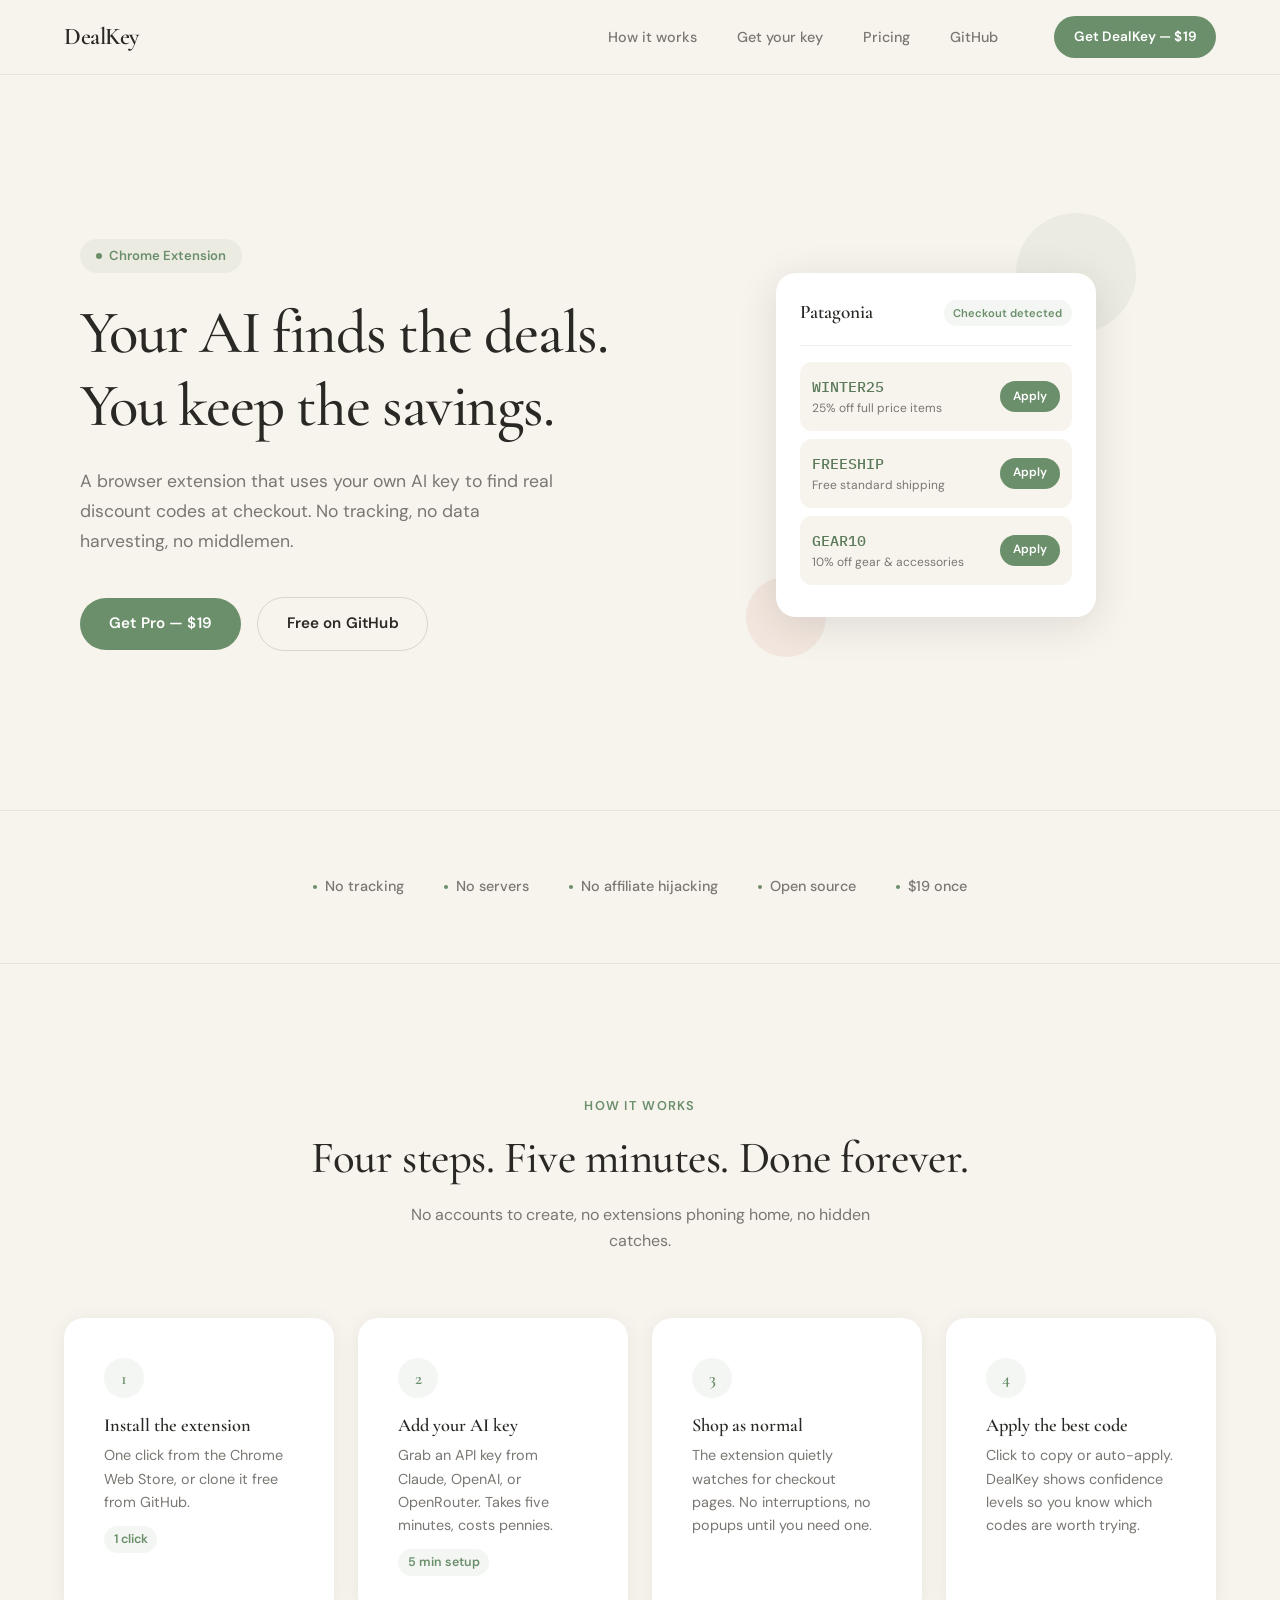
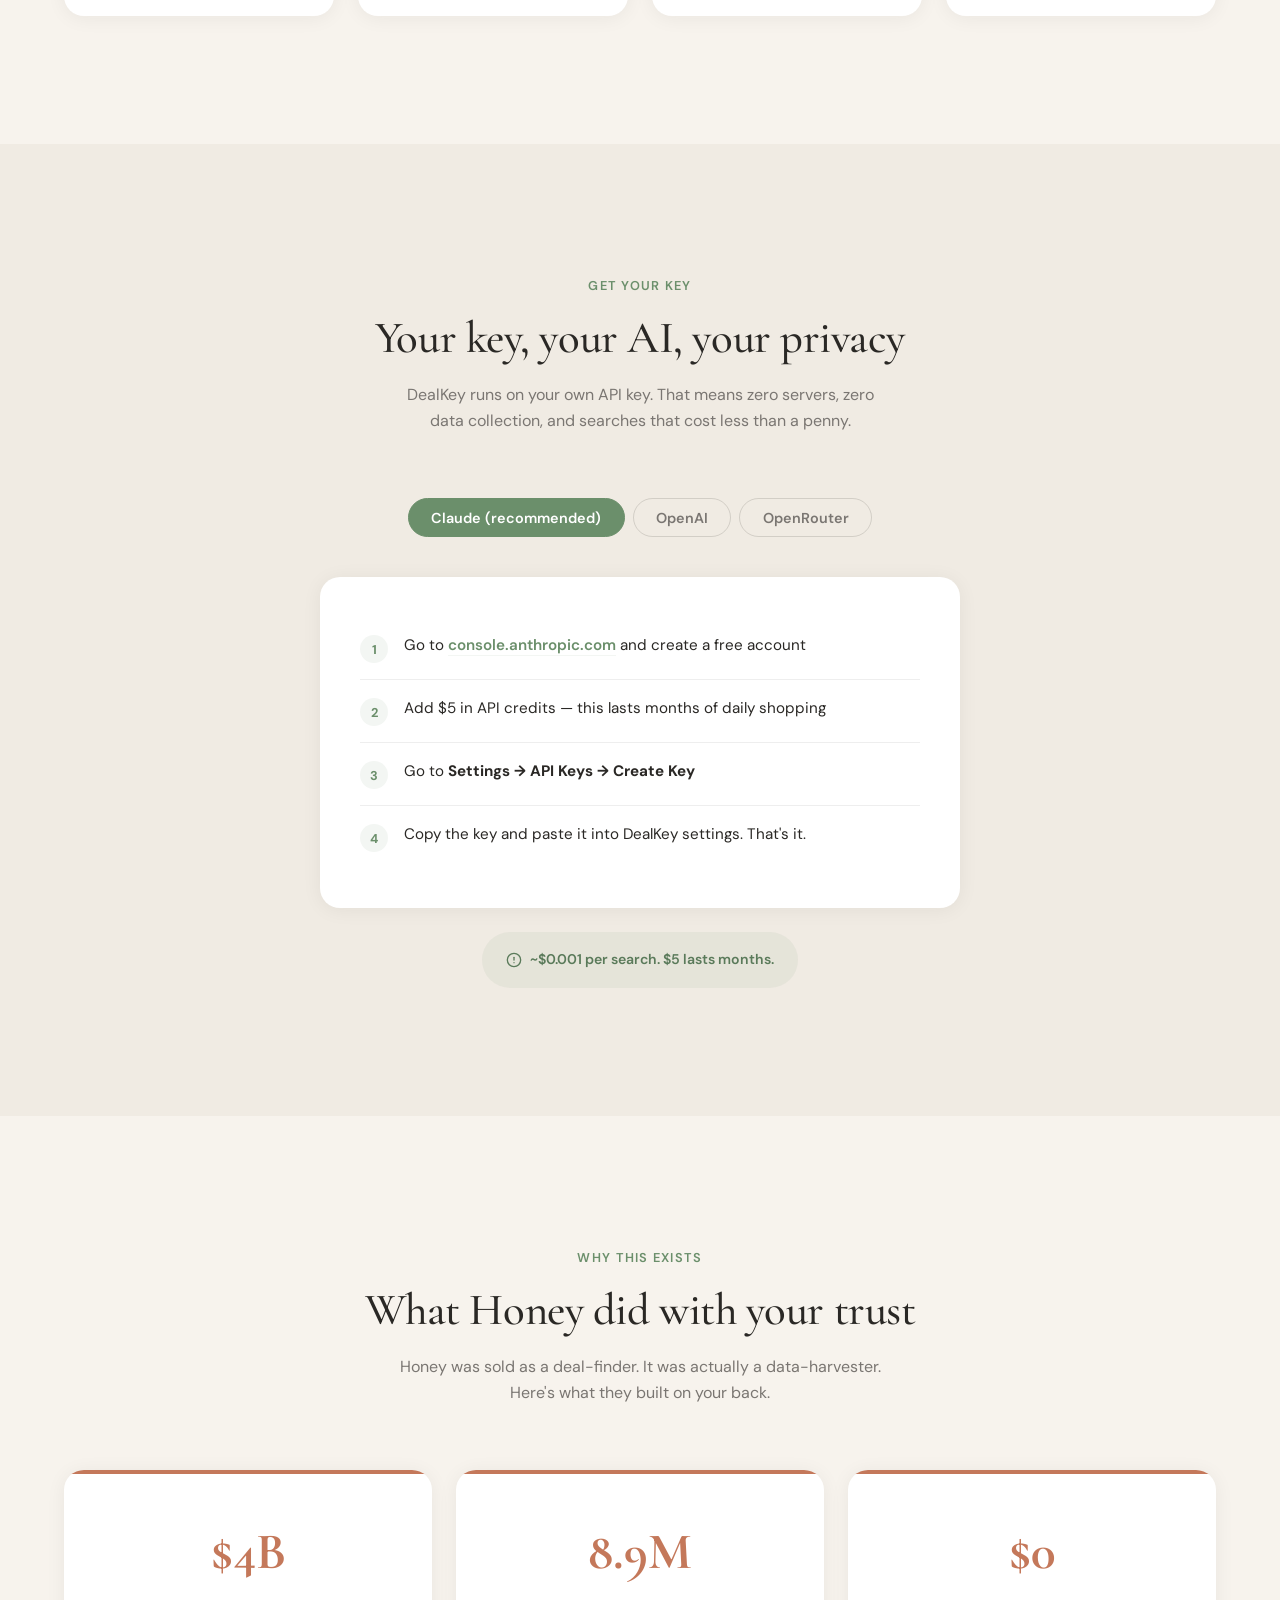
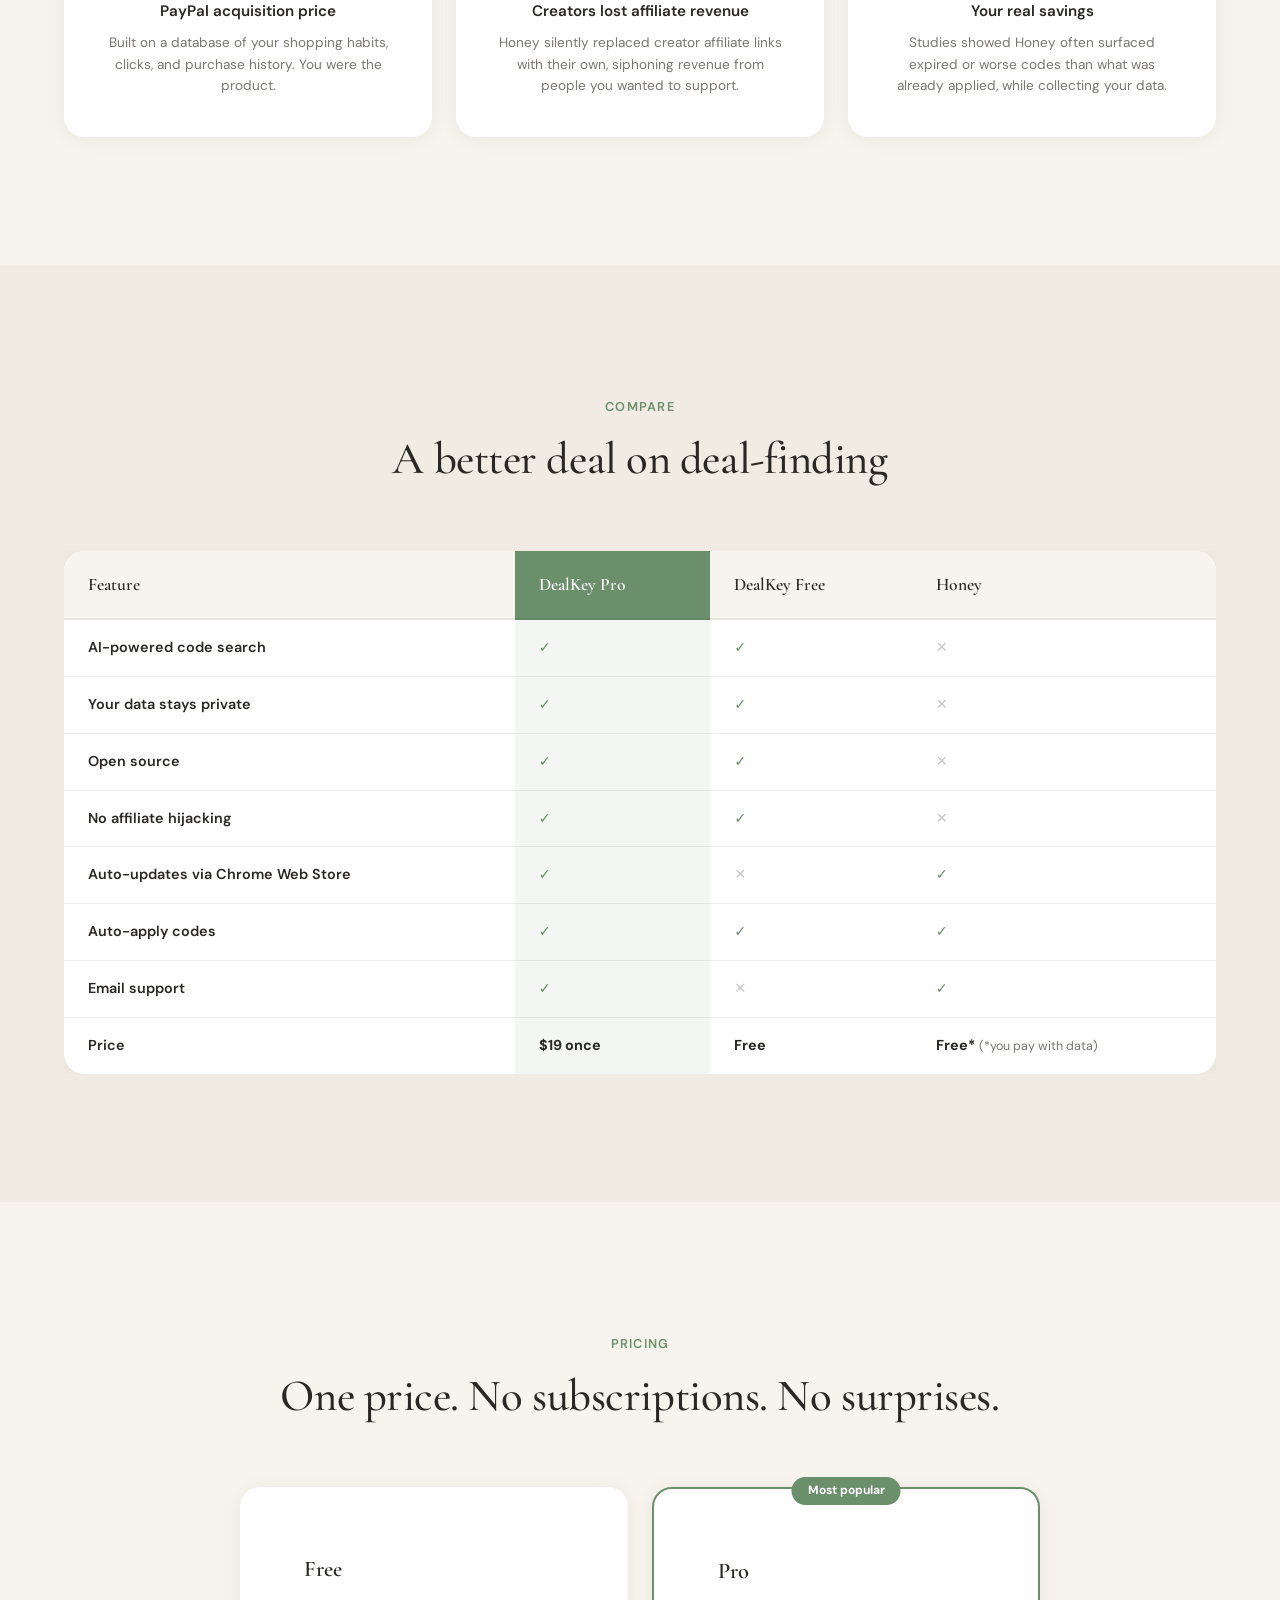
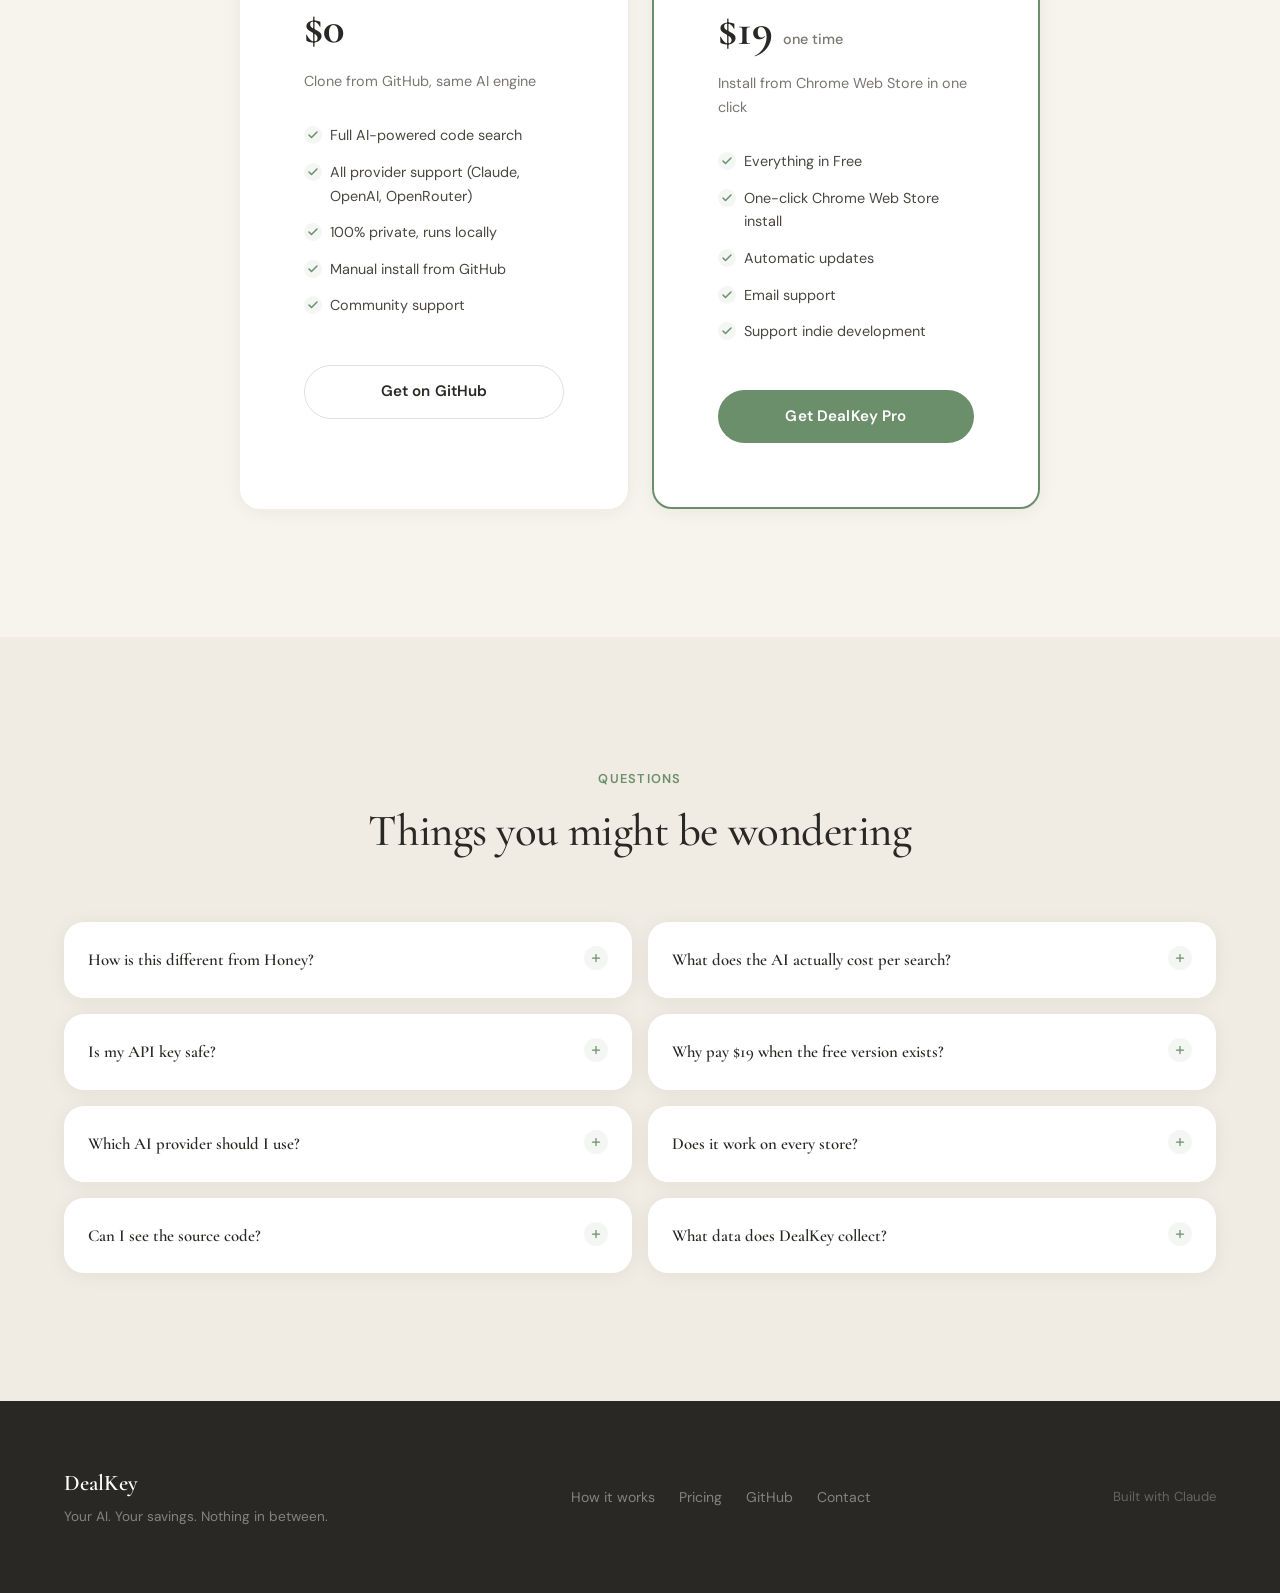
==== index.html @ 30f11e38 "Initial build: landing page, Chrome extension, and icons Full marketing landing page (index.html), M" ====
<!DOCTYPE html>
<html lang="en">
<head>
  <meta charset="UTF-8">
  <meta name="viewport" content="width=device-width, initial-scale=1.0">
  <title>DealKey — Your AI finds the deals. You keep the savings.</title>
  <meta name="description" content="DealKey is a Chrome extension that uses your own AI key to find discount codes. No tracking, no servers, no affiliate hijacking. $19 once, or free on GitHub.">
  <link rel="preconnect" href="https://fonts.googleapis.com">
  <link rel="preconnect" href="https://fonts.gstatic.com" crossorigin>
  <link href="https://fonts.googleapis.com/css2?family=Cormorant+Garamond:ital,wght@0,400;0,500;0,600;0,700;1,400;1,500&family=DM+Sans:ital,wght@0,400;0,500;0,600;0,700;1,400&family=IBM+Plex+Mono:wght@400;500&display=swap" rel="stylesheet">
  <style>
    /* ============================================
       CSS CUSTOM PROPERTIES
       ============================================ */
    :root {
      --color-bg: #F7F3ED;
      --color-bg-warm: #F0EBE3;
      --color-bg-card: #FFFFFF;
      --color-sage: #6B8F6B;
      --color-sage-light: #7FA37F;
      --color-sage-dark: #5A7A5A;
      --color-sage-bg: rgba(107, 143, 107, 0.08);
      --color-charcoal: #2A2825;
      --color-charcoal-light: #4A4742;
      --color-charcoal-muted: #7A7672;
      --color-terracotta: #C4785A;
      --color-terracotta-light: #D4906F;
      --color-terracotta-bg: rgba(196, 120, 90, 0.1);
      --color-border: rgba(42, 40, 37, 0.08);
      --color-border-strong: rgba(42, 40, 37, 0.15);

      --font-serif: 'Cormorant Garamond', Georgia, serif;
      --font-sans: 'DM Sans', system-ui, sans-serif;
      --font-mono: 'IBM Plex Mono', monospace;

      --radius-sm: 8px;
      --radius-md: 12px;
      --radius-lg: 20px;
      --radius-xl: 28px;
      --radius-pill: 100px;

      --shadow-soft: 0 2px 20px rgba(42, 40, 37, 0.06);
      --shadow-card: 0 4px 30px rgba(42, 40, 37, 0.08);
      --shadow-elevated: 0 8px 40px rgba(42, 40, 37, 0.12);

      --space-xs: 0.5rem;
      --space-sm: 1rem;
      --space-md: 1.5rem;
      --space-lg: 2.5rem;
      --space-xl: 4rem;
      --space-2xl: 6rem;
      --space-3xl: 8rem;

      --max-width: 1200px;
      --max-width-narrow: 800px;
    }

    /* ============================================
       RESET & BASE
       ============================================ */
    *, *::before, *::after { box-sizing: border-box; margin: 0; padding: 0; }

    html {
      scroll-behavior: smooth;
      -webkit-font-smoothing: antialiased;
      -moz-osx-font-smoothing: grayscale;
    }

    body {
      font-family: var(--font-sans);
      font-size: 16px;
      line-height: 1.65;
      color: var(--color-charcoal);
      background: var(--color-bg);
    }

    img { max-width: 100%; display: block; }
    a { color: inherit; text-decoration: none; }
    button { cursor: pointer; border: none; font-family: inherit; }

    /* ============================================
       TYPOGRAPHY
       ============================================ */
    h1, h2, h3, h4 {
      font-family: var(--font-serif);
      font-weight: 500;
      line-height: 1.2;
      color: var(--color-charcoal);
    }

    h1 { font-size: clamp(2.4rem, 5vw, 3.8rem); letter-spacing: -0.02em; }
    h2 { font-size: clamp(1.8rem, 3.5vw, 2.8rem); letter-spacing: -0.01em; }
    h3 { font-size: clamp(1.3rem, 2vw, 1.6rem); }
    h4 { font-size: 1.15rem; }

    .text-muted { color: var(--color-charcoal-muted); }
    .text-serif { font-family: var(--font-serif); }
    .text-mono { font-family: var(--font-mono); }

    /* ============================================
       LAYOUT
       ============================================ */
    .container {
      max-width: var(--max-width);
      margin: 0 auto;
      padding: 0 var(--space-md);
    }

    .container--narrow {
      max-width: var(--max-width-narrow);
    }

    section {
      padding: var(--space-3xl) 0;
    }

    /* ============================================
       BUTTONS
       ============================================ */
    .btn {
      display: inline-flex;
      align-items: center;
      gap: 0.5rem;
      padding: 0.85rem 1.8rem;
      border-radius: var(--radius-pill);
      font-family: var(--font-sans);
      font-size: 0.95rem;
      font-weight: 600;
      letter-spacing: 0.01em;
      transition: all 0.3s ease;
      white-space: nowrap;
    }

    .btn--primary {
      background: var(--color-sage);
      color: #fff;
    }
    .btn--primary:hover {
      background: var(--color-sage-dark);
      transform: translateY(-1px);
      box-shadow: var(--shadow-card);
    }

    .btn--secondary {
      background: transparent;
      color: var(--color-charcoal);
      border: 1.5px solid var(--color-border-strong);
    }
    .btn--secondary:hover {
      border-color: var(--color-sage);
      color: var(--color-sage);
      transform: translateY(-1px);
    }

    .btn--ghost {
      background: transparent;
      color: var(--color-sage);
      padding: 0.85rem 1rem;
    }
    .btn--ghost:hover {
      background: var(--color-sage-bg);
    }

    .btn--sm {
      padding: 0.6rem 1.2rem;
      font-size: 0.85rem;
    }

    /* ============================================
       NAV
       ============================================ */
    .nav {
      position: fixed;
      top: 0;
      left: 0;
      right: 0;
      z-index: 100;
      background: rgba(247, 243, 237, 0.9);
      backdrop-filter: blur(20px);
      -webkit-backdrop-filter: blur(20px);
      border-bottom: 1px solid var(--color-border);
      transition: all 0.3s ease;
    }

    .nav__inner {
      display: flex;
      align-items: center;
      justify-content: space-between;
      max-width: var(--max-width);
      margin: 0 auto;
      padding: 1rem var(--space-md);
    }

    .nav__logo {
      font-family: var(--font-serif);
      font-size: 1.5rem;
      font-weight: 600;
      color: var(--color-charcoal);
      letter-spacing: -0.02em;
    }

    .nav__links {
      display: flex;
      align-items: center;
      gap: var(--space-lg);
      list-style: none;
    }

    .nav__link {
      font-size: 0.9rem;
      font-weight: 500;
      color: var(--color-charcoal-muted);
      transition: color 0.2s ease;
    }
    .nav__link:hover { color: var(--color-charcoal); }

    .nav__cta {
      margin-left: var(--space-sm);
    }

    .nav__mobile-toggle {
      display: none;
      background: none;
      border: none;
      padding: 0.5rem;
    }

    .nav__mobile-toggle span {
      display: block;
      width: 22px;
      height: 2px;
      background: var(--color-charcoal);
      margin: 5px 0;
      border-radius: 2px;
      transition: all 0.3s ease;
    }

    /* ============================================
       HERO
       ============================================ */
    .hero {
      padding: calc(var(--space-3xl) + 80px) 0 var(--space-3xl);
      min-height: 90vh;
      display: flex;
      align-items: center;
    }

    .hero__grid {
      display: grid;
      grid-template-columns: 1fr 1fr;
      gap: var(--space-xl);
      align-items: center;
    }

    .hero__content { max-width: 560px; }

    .hero__badge {
      display: inline-flex;
      align-items: center;
      gap: 0.4rem;
      padding: 0.4rem 1rem;
      background: var(--color-sage-bg);
      color: var(--color-sage);
      border-radius: var(--radius-pill);
      font-size: 0.82rem;
      font-weight: 600;
      margin-bottom: var(--space-md);
    }

    .hero__badge::before {
      content: '';
      width: 6px;
      height: 6px;
      background: var(--color-sage);
      border-radius: 50%;
    }

    .hero__title {
      margin-bottom: var(--space-md);
    }

    .hero__subtitle {
      font-size: 1.1rem;
      line-height: 1.7;
      color: var(--color-charcoal-muted);
      margin-bottom: var(--space-lg);
      max-width: 480px;
    }

    .hero__buttons {
      display: flex;
      align-items: center;
      gap: var(--space-sm);
      flex-wrap: wrap;
    }

    .hero__visual {
      display: flex;
      justify-content: center;
      align-items: center;
      position: relative;
    }

    /* Floating extension popup mockup */
    .popup-mockup {
      width: 320px;
      background: var(--color-bg-card);
      border-radius: var(--radius-lg);
      box-shadow: var(--shadow-elevated);
      padding: var(--space-md);
      animation: float 6s ease-in-out infinite;
      position: relative;
    }

    .popup-mockup::before {
      content: '';
      position: absolute;
      top: -60px;
      right: -40px;
      width: 120px;
      height: 120px;
      background: var(--color-sage-bg);
      border-radius: 50%;
      z-index: -1;
    }

    .popup-mockup::after {
      content: '';
      position: absolute;
      bottom: -40px;
      left: -30px;
      width: 80px;
      height: 80px;
      background: var(--color-terracotta-bg);
      border-radius: 50%;
      z-index: -1;
    }

    .popup-mockup__header {
      display: flex;
      align-items: center;
      justify-content: space-between;
      margin-bottom: var(--space-sm);
      padding-bottom: var(--space-sm);
      border-bottom: 1px solid var(--color-border);
    }

    .popup-mockup__store {
      font-family: var(--font-serif);
      font-size: 1.2rem;
      font-weight: 600;
    }

    .popup-mockup__badge {
      font-size: 0.7rem;
      padding: 0.25rem 0.6rem;
      background: var(--color-sage-bg);
      color: var(--color-sage);
      border-radius: var(--radius-pill);
      font-weight: 600;
    }

    .popup-mockup__deal {
      display: flex;
      align-items: center;
      justify-content: space-between;
      padding: 0.75rem;
      background: var(--color-bg);
      border-radius: var(--radius-md);
      margin-bottom: 0.5rem;
    }

    .popup-mockup__code {
      font-family: var(--font-mono);
      font-size: 0.95rem;
      font-weight: 500;
      color: var(--color-sage-dark);
    }

    .popup-mockup__desc {
      font-size: 0.75rem;
      color: var(--color-charcoal-muted);
    }

    .popup-mockup__apply {
      font-size: 0.75rem;
      padding: 0.35rem 0.8rem;
      background: var(--color-sage);
      color: #fff;
      border-radius: var(--radius-pill);
      font-weight: 600;
    }

    @keyframes float {
      0%, 100% { transform: translateY(0px) rotate(0deg); }
      33% { transform: translateY(-12px) rotate(0.5deg); }
      66% { transform: translateY(-6px) rotate(-0.3deg); }
    }

    /* ============================================
       TRUST BAR
       ============================================ */
    .trust {
      padding: var(--space-xl) 0;
      border-top: 1px solid var(--color-border);
      border-bottom: 1px solid var(--color-border);
    }

    .trust__items {
      display: flex;
      justify-content: center;
      align-items: center;
      flex-wrap: wrap;
      gap: var(--space-sm) var(--space-lg);
    }

    .trust__item {
      font-size: 0.9rem;
      font-weight: 500;
      color: var(--color-charcoal-muted);
      display: flex;
      align-items: center;
      gap: 0.5rem;
    }

    .trust__dot {
      width: 4px;
      height: 4px;
      background: var(--color-sage);
      border-radius: 50%;
      flex-shrink: 0;
    }

    /* ============================================
       HOW IT WORKS
       ============================================ */
    .how-it-works { background: var(--color-bg); }

    .section-header {
      text-align: center;
      margin-bottom: var(--space-xl);
    }

    .section-header__label {
      display: inline-block;
      font-family: var(--font-sans);
      font-size: 0.8rem;
      font-weight: 600;
      text-transform: uppercase;
      letter-spacing: 0.1em;
      color: var(--color-sage);
      margin-bottom: var(--space-sm);
    }

    .section-header p {
      max-width: 500px;
      margin: var(--space-sm) auto 0;
      color: var(--color-charcoal-muted);
    }

    .steps-grid {
      display: grid;
      grid-template-columns: repeat(4, 1fr);
      gap: var(--space-md);
    }

    .step-card {
      background: var(--color-bg-card);
      border-radius: var(--radius-lg);
      padding: var(--space-lg);
      box-shadow: var(--shadow-soft);
      transition: all 0.3s ease;
      position: relative;
    }

    .step-card:hover {
      transform: translateY(-4px);
      box-shadow: var(--shadow-card);
    }

    .step-card__number {
      display: flex;
      align-items: center;
      justify-content: center;
      width: 40px;
      height: 40px;
      background: var(--color-sage-bg);
      color: var(--color-sage);
      border-radius: 50%;
      font-family: var(--font-serif);
      font-size: 1.1rem;
      font-weight: 600;
      margin-bottom: var(--space-sm);
    }

    .step-card__title {
      font-family: var(--font-serif);
      font-size: 1.15rem;
      font-weight: 600;
      margin-bottom: 0.5rem;
    }

    .step-card__desc {
      font-size: 0.9rem;
      color: var(--color-charcoal-muted);
      line-height: 1.6;
    }

    .step-card__time {
      display: inline-block;
      margin-top: 0.75rem;
      font-size: 0.78rem;
      font-weight: 600;
      color: var(--color-sage);
      background: var(--color-sage-bg);
      padding: 0.2rem 0.6rem;
      border-radius: var(--radius-pill);
    }

    /* ============================================
       API KEY SETUP
       ============================================ */
    .api-setup {
      background: var(--color-bg-warm);
    }

    .api-tabs {
      display: flex;
      gap: 0.5rem;
      justify-content: center;
      margin-bottom: var(--space-lg);
    }

    .api-tab {
      padding: 0.6rem 1.4rem;
      border-radius: var(--radius-pill);
      background: transparent;
      border: 1.5px solid var(--color-border-strong);
      font-size: 0.9rem;
      font-weight: 600;
      color: var(--color-charcoal-muted);
      transition: all 0.3s ease;
    }

    .api-tab.active {
      background: var(--color-sage);
      color: #fff;
      border-color: var(--color-sage);
    }

    .api-tab:hover:not(.active) {
      border-color: var(--color-sage);
      color: var(--color-sage);
    }

    .api-tab-content {
      display: none;
      max-width: 640px;
      margin: 0 auto;
    }

    .api-tab-content.active {
      display: block;
      animation: fadeIn 0.4s ease;
    }

    .api-steps {
      background: var(--color-bg-card);
      border-radius: var(--radius-lg);
      padding: var(--space-lg);
      box-shadow: var(--shadow-soft);
    }

    .api-step {
      display: flex;
      gap: var(--space-sm);
      padding: var(--space-sm) 0;
    }

    .api-step + .api-step {
      border-top: 1px solid var(--color-border);
    }

    .api-step__num {
      flex-shrink: 0;
      width: 28px;
      height: 28px;
      background: var(--color-sage-bg);
      color: var(--color-sage);
      border-radius: 50%;
      display: flex;
      align-items: center;
      justify-content: center;
      font-size: 0.8rem;
      font-weight: 700;
      margin-top: 2px;
    }

    .api-step__text {
      font-size: 0.95rem;
      line-height: 1.6;
    }

    .api-step__text a {
      color: var(--color-sage);
      font-weight: 600;
      border-bottom: 1px solid var(--color-sage-bg);
      transition: border-color 0.2s;
    }

    .api-step__text a:hover {
      border-color: var(--color-sage);
    }

    .api-cost {
      text-align: center;
      margin-top: var(--space-md);
      padding: var(--space-sm) var(--space-md);
      background: var(--color-sage-bg);
      border-radius: var(--radius-pill);
      display: inline-flex;
      align-items: center;
      gap: 0.5rem;
      font-size: 0.88rem;
      font-weight: 600;
      color: var(--color-sage-dark);
    }

    .api-cost-wrapper {
      text-align: center;
    }

    /* ============================================
       WHAT HONEY DID
       ============================================ */
    .honey-section { background: var(--color-bg); }

    .honey-grid {
      display: grid;
      grid-template-columns: repeat(3, 1fr);
      gap: var(--space-md);
    }

    .honey-card {
      background: var(--color-bg-card);
      border-radius: var(--radius-lg);
      padding: var(--space-lg);
      box-shadow: var(--shadow-soft);
      text-align: center;
      position: relative;
      overflow: hidden;
    }

    .honey-card::before {
      content: '';
      position: absolute;
      top: 0;
      left: 0;
      right: 0;
      height: 4px;
      background: var(--color-terracotta);
      border-radius: var(--radius-lg) var(--radius-lg) 0 0;
    }

    .honey-card__stat {
      font-family: var(--font-serif);
      font-size: clamp(2.4rem, 4vw, 3.2rem);
      font-weight: 700;
      color: var(--color-terracotta);
      margin-bottom: 0.25rem;
    }

    .honey-card__label {
      font-size: 0.95rem;
      font-weight: 600;
      color: var(--color-charcoal);
      margin-bottom: 0.5rem;
    }

    .honey-card__desc {
      font-size: 0.85rem;
      color: var(--color-charcoal-muted);
      line-height: 1.6;
    }

    /* ============================================
       COMPARISON TABLE
       ============================================ */
    .comparison { background: var(--color-bg-warm); }

    .comparison-table-wrapper {
      overflow-x: auto;
      -webkit-overflow-scrolling: touch;
    }

    .comparison-table {
      width: 100%;
      border-collapse: separate;
      border-spacing: 0;
      background: var(--color-bg-card);
      border-radius: var(--radius-lg);
      overflow: hidden;
      box-shadow: var(--shadow-soft);
      min-width: 600px;
    }

    .comparison-table thead th {
      padding: 1.2rem 1.5rem;
      text-align: left;
      font-family: var(--font-serif);
      font-size: 1.1rem;
      font-weight: 600;
      background: var(--color-bg);
      border-bottom: 2px solid var(--color-border);
    }

    .comparison-table thead th:first-child {
      border-radius: var(--radius-lg) 0 0 0;
    }

    .comparison-table thead th:last-child {
      border-radius: 0 var(--radius-lg) 0 0;
    }

    .comparison-table thead th.highlight {
      background: var(--color-sage);
      color: #fff;
    }

    .comparison-table td {
      padding: 1rem 1.5rem;
      border-bottom: 1px solid var(--color-border);
      font-size: 0.9rem;
    }

    .comparison-table td:first-child {
      font-weight: 600;
      color: var(--color-charcoal);
    }

    .comparison-table td.highlight {
      background: var(--color-sage-bg);
    }

    .comparison-table tr:last-child td {
      border-bottom: none;
    }

    .check { color: var(--color-sage); font-weight: 700; }
    .cross { color: var(--color-charcoal-muted); opacity: 0.4; }

    /* ============================================
       PRICING
       ============================================ */
    .pricing { background: var(--color-bg); }

    .pricing-grid {
      display: grid;
      grid-template-columns: repeat(2, 1fr);
      gap: var(--space-md);
      max-width: 800px;
      margin: 0 auto;
    }

    .pricing-card {
      background: var(--color-bg-card);
      border-radius: var(--radius-lg);
      padding: var(--space-xl);
      box-shadow: var(--shadow-soft);
      position: relative;
      transition: all 0.3s ease;
    }

    .pricing-card:hover {
      transform: translateY(-4px);
      box-shadow: var(--shadow-card);
    }

    .pricing-card--featured {
      border: 2px solid var(--color-sage);
    }

    .pricing-card--featured::before {
      content: 'Most popular';
      position: absolute;
      top: -12px;
      left: 50%;
      transform: translateX(-50%);
      background: var(--color-sage);
      color: #fff;
      font-size: 0.75rem;
      font-weight: 700;
      padding: 0.25rem 1rem;
      border-radius: var(--radius-pill);
      white-space: nowrap;
    }

    .pricing-card__name {
      font-family: var(--font-serif);
      font-size: 1.4rem;
      font-weight: 600;
      margin-bottom: 0.25rem;
    }

    .pricing-card__price {
      font-family: var(--font-serif);
      font-size: 2.8rem;
      font-weight: 700;
      color: var(--color-charcoal);
      margin-bottom: 0.25rem;
    }

    .pricing-card__price span {
      font-family: var(--font-sans);
      font-size: 0.9rem;
      font-weight: 500;
      color: var(--color-charcoal-muted);
    }

    .pricing-card__desc {
      font-size: 0.9rem;
      color: var(--color-charcoal-muted);
      margin-bottom: var(--space-md);
    }

    .pricing-card__features {
      list-style: none;
      margin-bottom: var(--space-lg);
    }

    .pricing-card__features li {
      padding: 0.4rem 0;
      font-size: 0.9rem;
      color: var(--color-charcoal-light);
      display: flex;
      align-items: flex-start;
      gap: 0.5rem;
    }

    .pricing-card__features li::before {
      content: '';
      width: 18px;
      height: 18px;
      flex-shrink: 0;
      background: var(--color-sage-bg);
      border-radius: 50%;
      margin-top: 2px;
      background-image: url("data:image/svg+xml,%3Csvg xmlns='http://www.w3.org/2000/svg' viewBox='0 0 24 24' fill='none' stroke='%236B8F6B' stroke-width='3' stroke-linecap='round' stroke-linejoin='round'%3E%3Cpolyline points='20 6 9 17 4 12'/%3E%3C/svg%3E");
      background-size: 12px;
      background-position: center;
      background-repeat: no-repeat;
    }

    /* ============================================
       FAQ
       ============================================ */
    .faq { background: var(--color-bg-warm); }

    .faq-grid {
      display: grid;
      grid-template-columns: repeat(2, 1fr);
      gap: var(--space-sm);
    }

    .faq-card {
      background: var(--color-bg-card);
      border-radius: var(--radius-lg);
      padding: var(--space-md);
      box-shadow: var(--shadow-soft);
      cursor: pointer;
      transition: all 0.3s ease;
    }

    .faq-card:hover {
      box-shadow: var(--shadow-card);
    }

    .faq-card__question {
      font-family: var(--font-serif);
      font-size: 1.05rem;
      font-weight: 600;
      display: flex;
      justify-content: space-between;
      align-items: flex-start;
      gap: var(--space-sm);
    }

    .faq-card__toggle {
      flex-shrink: 0;
      width: 24px;
      height: 24px;
      border-radius: 50%;
      background: var(--color-sage-bg);
      display: flex;
      align-items: center;
      justify-content: center;
      transition: transform 0.3s ease;
    }

    .faq-card__toggle svg {
      width: 12px;
      height: 12px;
      stroke: var(--color-sage);
      transition: transform 0.3s ease;
    }

    .faq-card.open .faq-card__toggle svg {
      transform: rotate(45deg);
    }

    .faq-card__answer {
      max-height: 0;
      overflow: hidden;
      transition: max-height 0.4s ease, margin 0.3s ease;
    }

    .faq-card.open .faq-card__answer {
      max-height: 300px;
      margin-top: var(--space-sm);
    }

    .faq-card__answer p {
      font-size: 0.9rem;
      color: var(--color-charcoal-muted);
      line-height: 1.7;
    }

    /* ============================================
       FOOTER
       ============================================ */
    .footer {
      background: var(--color-charcoal);
      color: rgba(255, 255, 255, 0.7);
      padding: var(--space-xl) 0;
    }

    .footer__inner {
      display: flex;
      justify-content: space-between;
      align-items: center;
      flex-wrap: wrap;
      gap: var(--space-md);
    }

    .footer__brand {
      display: flex;
      flex-direction: column;
      gap: 0.25rem;
    }

    .footer__logo {
      font-family: var(--font-serif);
      font-size: 1.4rem;
      font-weight: 600;
      color: #fff;
    }

    .footer__tagline {
      font-size: 0.85rem;
      opacity: 0.6;
    }

    .footer__links {
      display: flex;
      gap: var(--space-md);
      list-style: none;
    }

    .footer__link {
      font-size: 0.88rem;
      opacity: 0.6;
      transition: opacity 0.2s;
    }
    .footer__link:hover { opacity: 1; }

    .footer__built {
      font-size: 0.82rem;
      opacity: 0.4;
    }

    /* ============================================
       ANIMATIONS
       ============================================ */
    @keyframes fadeIn {
      from { opacity: 0; transform: translateY(12px); }
      to { opacity: 1; transform: translateY(0); }
    }

    .fade-in {
      opacity: 0;
      transform: translateY(20px);
      transition: opacity 0.6s ease, transform 0.6s ease;
    }

    .fade-in.visible {
      opacity: 1;
      transform: translateY(0);
    }

    /* ============================================
       RESPONSIVE
       ============================================ */
    @media (max-width: 1024px) {
      .hero__grid { grid-template-columns: 1fr; gap: var(--space-xl); }
      .hero__visual { order: -1; }
      .hero__content { max-width: 100%; text-align: center; }
      .hero__subtitle { margin-left: auto; margin-right: auto; }
      .hero__buttons { justify-content: center; }
      .steps-grid { grid-template-columns: repeat(2, 1fr); }
    }

    @media (max-width: 768px) {
      section { padding: var(--space-2xl) 0; }
      .nav__links { display: none; }
      .nav__mobile-toggle { display: block; }
      .nav.mobile-open .nav__links {
        display: flex;
        flex-direction: column;
        position: absolute;
        top: 100%;
        left: 0;
        right: 0;
        background: var(--color-bg);
        padding: var(--space-md);
        border-bottom: 1px solid var(--color-border);
        box-shadow: var(--shadow-card);
      }
      .nav.mobile-open .nav__links .nav__cta {
        margin-left: 0;
        margin-top: var(--space-sm);
      }
      .honey-grid { grid-template-columns: 1fr; }
      .pricing-grid { grid-template-columns: 1fr; max-width: 400px; }
      .faq-grid { grid-template-columns: 1fr; }
      .steps-grid { grid-template-columns: 1fr; }
      .footer__inner { flex-direction: column; text-align: center; }
      .footer__links { justify-content: center; }
    }

    @media (max-width: 480px) {
      .hero { min-height: auto; padding-top: calc(var(--space-2xl) + 80px); }
      .popup-mockup { width: 280px; }
      .hero__buttons { flex-direction: column; width: 100%; }
      .hero__buttons .btn { width: 100%; justify-content: center; }
      .api-tabs { flex-wrap: wrap; }
    }
  </style>
</head>
<body>

  <!-- ========== NAV ========== -->
  <nav class="nav" id="nav">
    <div class="nav__inner">
      <a href="#" class="nav__logo">DealKey</a>
      <ul class="nav__links" id="navLinks">
        <li><a href="#how-it-works" class="nav__link">How it works</a></li>
        <li><a href="#api-setup" class="nav__link">Get your key</a></li>
        <li><a href="#pricing" class="nav__link">Pricing</a></li>
        <li><a href="https://github.com/dealkey/dealkey" class="nav__link" target="_blank" rel="noopener">GitHub</a></li>
        <li class="nav__cta"><a href="#pricing" class="btn btn--primary btn--sm">Get DealKey — $19</a></li>
      </ul>
      <button class="nav__mobile-toggle" id="mobileToggle" aria-label="Toggle menu">
        <span></span><span></span><span></span>
      </button>
    </div>
  </nav>

  <!-- ========== HERO ========== -->
  <section class="hero" id="hero">
    <div class="container">
      <div class="hero__grid">
        <div class="hero__content fade-in">
          <div class="hero__badge">Chrome Extension</div>
          <h1 class="hero__title">Your AI finds the deals.<br>You keep the savings.</h1>
          <p class="hero__subtitle">
            A browser extension that uses your own AI key to find real discount codes at checkout. No tracking, no data harvesting, no middlemen.
          </p>
          <div class="hero__buttons">
            <a href="#pricing" class="btn btn--primary">Get Pro — $19</a>
            <a href="https://github.com/dealkey/dealkey" class="btn btn--secondary" target="_blank" rel="noopener">Free on GitHub</a>
          </div>
        </div>
        <div class="hero__visual fade-in">
          <div class="popup-mockup">
            <div class="popup-mockup__header">
              <span class="popup-mockup__store">Patagonia</span>
              <span class="popup-mockup__badge">Checkout detected</span>
            </div>
            <div class="popup-mockup__deal">
              <div>
                <div class="popup-mockup__code">WINTER25</div>
                <div class="popup-mockup__desc">25% off full price items</div>
              </div>
              <span class="popup-mockup__apply">Apply</span>
            </div>
            <div class="popup-mockup__deal">
              <div>
                <div class="popup-mockup__code">FREESHIP</div>
                <div class="popup-mockup__desc">Free standard shipping</div>
              </div>
              <span class="popup-mockup__apply">Apply</span>
            </div>
            <div class="popup-mockup__deal">
              <div>
                <div class="popup-mockup__code">GEAR10</div>
                <div class="popup-mockup__desc">10% off gear &amp; accessories</div>
              </div>
              <span class="popup-mockup__apply">Apply</span>
            </div>
          </div>
        </div>
      </div>
    </div>
  </section>

  <!-- ========== TRUST BAR ========== -->
  <section class="trust">
    <div class="container">
      <div class="trust__items">
        <span class="trust__item"><span class="trust__dot"></span>No tracking</span>
        <span class="trust__item"><span class="trust__dot"></span>No servers</span>
        <span class="trust__item"><span class="trust__dot"></span>No affiliate hijacking</span>
        <span class="trust__item"><span class="trust__dot"></span>Open source</span>
        <span class="trust__item"><span class="trust__dot"></span>$19 once</span>
      </div>
    </div>
  </section>

  <!-- ========== HOW IT WORKS ========== -->
  <section class="how-it-works" id="how-it-works">
    <div class="container">
      <div class="section-header fade-in">
        <span class="section-header__label">How it works</span>
        <h2>Four steps. Five minutes. Done forever.</h2>
        <p>No accounts to create, no extensions phoning home, no hidden catches.</p>
      </div>
      <div class="steps-grid">
        <div class="step-card fade-in">
          <div class="step-card__number">1</div>
          <h4 class="step-card__title">Install the extension</h4>
          <p class="step-card__desc">One click from the Chrome Web Store, or clone it free from GitHub.</p>
          <span class="step-card__time">1 click</span>
        </div>
        <div class="step-card fade-in">
          <div class="step-card__number">2</div>
          <h4 class="step-card__title">Add your AI key</h4>
          <p class="step-card__desc">Grab an API key from Claude, OpenAI, or OpenRouter. Takes five minutes, costs pennies.</p>
          <span class="step-card__time">5 min setup</span>
        </div>
        <div class="step-card fade-in">
          <div class="step-card__number">3</div>
          <h4 class="step-card__title">Shop as normal</h4>
          <p class="step-card__desc">The extension quietly watches for checkout pages. No interruptions, no popups until you need one.</p>
        </div>
        <div class="step-card fade-in">
          <div class="step-card__number">4</div>
          <h4 class="step-card__title">Apply the best code</h4>
          <p class="step-card__desc">Click to copy or auto-apply. DealKey shows confidence levels so you know which codes are worth trying.</p>
        </div>
      </div>
    </div>
  </section>

  <!-- ========== API KEY SETUP ========== -->
  <section class="api-setup" id="api-setup">
    <div class="container">
      <div class="section-header fade-in">
        <span class="section-header__label">Get your key</span>
        <h2>Your key, your AI, your privacy</h2>
        <p>DealKey runs on your own API key. That means zero servers, zero data collection, and searches that cost less than a penny.</p>
      </div>

      <div class="api-tabs fade-in">
        <button class="api-tab active" data-tab="claude">Claude (recommended)</button>
        <button class="api-tab" data-tab="openai">OpenAI</button>
        <button class="api-tab" data-tab="openrouter">OpenRouter</button>
      </div>

      <div class="api-tab-content active" id="tab-claude">
        <div class="api-steps">
          <div class="api-step">
            <span class="api-step__num">1</span>
            <div class="api-step__text">Go to <a href="https://console.anthropic.com" target="_blank" rel="noopener">console.anthropic.com</a> and create a free account</div>
          </div>
          <div class="api-step">
            <span class="api-step__num">2</span>
            <div class="api-step__text">Add $5 in API credits — this lasts months of daily shopping</div>
          </div>
          <div class="api-step">
            <span class="api-step__num">3</span>
            <div class="api-step__text">Go to <strong>Settings → API Keys → Create Key</strong></div>
          </div>
          <div class="api-step">
            <span class="api-step__num">4</span>
            <div class="api-step__text">Copy the key and paste it into DealKey settings. That's it.</div>
          </div>
        </div>
      </div>

      <div class="api-tab-content" id="tab-openai">
        <div class="api-steps">
          <div class="api-step">
            <span class="api-step__num">1</span>
            <div class="api-step__text">Go to <a href="https://platform.openai.com" target="_blank" rel="noopener">platform.openai.com</a> and sign in</div>
          </div>
          <div class="api-step">
            <span class="api-step__num">2</span>
            <div class="api-step__text">Navigate to <strong>API Keys</strong> in the left sidebar</div>
          </div>
          <div class="api-step">
            <span class="api-step__num">3</span>
            <div class="api-step__text">Click <strong>Create new secret key</strong> and add $5 in credits</div>
          </div>
          <div class="api-step">
            <span class="api-step__num">4</span>
            <div class="api-step__text">Copy the key and paste it into DealKey settings</div>
          </div>
        </div>
      </div>

      <div class="api-tab-content" id="tab-openrouter">
        <div class="api-steps">
          <div class="api-step">
            <span class="api-step__num">1</span>
            <div class="api-step__text">Go to <a href="https://openrouter.ai" target="_blank" rel="noopener">openrouter.ai</a> and create an account</div>
          </div>
          <div class="api-step">
            <span class="api-step__num">2</span>
            <div class="api-step__text">Add credits — OpenRouter lets you use any model from any provider</div>
          </div>
          <div class="api-step">
            <span class="api-step__num">3</span>
            <div class="api-step__text">Go to <strong>Keys</strong> and create a new API key</div>
          </div>
          <div class="api-step">
            <span class="api-step__num">4</span>
            <div class="api-step__text">Copy the key and paste it into DealKey settings</div>
          </div>
        </div>
      </div>

      <div class="api-cost-wrapper fade-in">
        <span class="api-cost">
          <svg width="16" height="16" viewBox="0 0 24 24" fill="none" stroke="currentColor" stroke-width="2" stroke-linecap="round" stroke-linejoin="round"><circle cx="12" cy="12" r="10"/><line x1="12" y1="8" x2="12" y2="12"/><line x1="12" y1="16" x2="12.01" y2="16"/></svg>
          ~$0.001 per search. $5 lasts months.
        </span>
      </div>
    </div>
  </section>

  <!-- ========== WHAT HONEY DID ========== -->
  <section class="honey-section" id="honey">
    <div class="container">
      <div class="section-header fade-in">
        <span class="section-header__label">Why this exists</span>
        <h2>What Honey did with your trust</h2>
        <p>Honey was sold as a deal-finder. It was actually a data-harvester. Here's what they built on your back.</p>
      </div>
      <div class="honey-grid">
        <div class="honey-card fade-in">
          <div class="honey-card__stat">$4B</div>
          <div class="honey-card__label">PayPal acquisition price</div>
          <p class="honey-card__desc">Built on a database of your shopping habits, clicks, and purchase history. You were the product.</p>
        </div>
        <div class="honey-card fade-in">
          <div class="honey-card__stat">8.9M</div>
          <div class="honey-card__label">Creators lost affiliate revenue</div>
          <p class="honey-card__desc">Honey silently replaced creator affiliate links with their own, siphoning revenue from people you wanted to support.</p>
        </div>
        <div class="honey-card fade-in">
          <div class="honey-card__stat">$0</div>
          <div class="honey-card__label">Your real savings</div>
          <p class="honey-card__desc">Studies showed Honey often surfaced expired or worse codes than what was already applied, while collecting your data.</p>
        </div>
      </div>
    </div>
  </section>

  <!-- ========== COMPARISON TABLE ========== -->
  <section class="comparison" id="comparison">
    <div class="container">
      <div class="section-header fade-in">
        <span class="section-header__label">Compare</span>
        <h2>A better deal on deal-finding</h2>
      </div>
      <div class="comparison-table-wrapper fade-in">
        <table class="comparison-table">
          <thead>
            <tr>
              <th>Feature</th>
              <th class="highlight">DealKey Pro</th>
              <th>DealKey Free</th>
              <th>Honey</th>
            </tr>
          </thead>
          <tbody>
            <tr>
              <td>AI-powered code search</td>
              <td class="highlight"><span class="check">&#10003;</span></td>
              <td><span class="check">&#10003;</span></td>
              <td><span class="cross">&#10005;</span></td>
            </tr>
            <tr>
              <td>Your data stays private</td>
              <td class="highlight"><span class="check">&#10003;</span></td>
              <td><span class="check">&#10003;</span></td>
              <td><span class="cross">&#10005;</span></td>
            </tr>
            <tr>
              <td>Open source</td>
              <td class="highlight"><span class="check">&#10003;</span></td>
              <td><span class="check">&#10003;</span></td>
              <td><span class="cross">&#10005;</span></td>
            </tr>
            <tr>
              <td>No affiliate hijacking</td>
              <td class="highlight"><span class="check">&#10003;</span></td>
              <td><span class="check">&#10003;</span></td>
              <td><span class="cross">&#10005;</span></td>
            </tr>
            <tr>
              <td>Auto-updates via Chrome Web Store</td>
              <td class="highlight"><span class="check">&#10003;</span></td>
              <td><span class="cross">&#10005;</span></td>
              <td><span class="check">&#10003;</span></td>
            </tr>
            <tr>
              <td>Auto-apply codes</td>
              <td class="highlight"><span class="check">&#10003;</span></td>
              <td><span class="check">&#10003;</span></td>
              <td><span class="check">&#10003;</span></td>
            </tr>
            <tr>
              <td>Email support</td>
              <td class="highlight"><span class="check">&#10003;</span></td>
              <td><span class="cross">&#10005;</span></td>
              <td><span class="check">&#10003;</span></td>
            </tr>
            <tr>
              <td>Price</td>
              <td class="highlight"><strong>$19 once</strong></td>
              <td><strong>Free</strong></td>
              <td><strong>Free*</strong> <span style="font-size:0.78rem;color:var(--color-charcoal-muted);">(*you pay with data)</span></td>
            </tr>
          </tbody>
        </table>
      </div>
    </div>
  </section>

  <!-- ========== PRICING ========== -->
  <section class="pricing" id="pricing">
    <div class="container">
      <div class="section-header fade-in">
        <span class="section-header__label">Pricing</span>
        <h2>One price. No subscriptions. No surprises.</h2>
      </div>
      <div class="pricing-grid">
        <div class="pricing-card fade-in">
          <div class="pricing-card__name">Free</div>
          <div class="pricing-card__price">$0</div>
          <p class="pricing-card__desc">Clone from GitHub, same AI engine</p>
          <ul class="pricing-card__features">
            <li>Full AI-powered code search</li>
            <li>All provider support (Claude, OpenAI, OpenRouter)</li>
            <li>100% private, runs locally</li>
            <li>Manual install from GitHub</li>
            <li>Community support</li>
          </ul>
          <a href="https://github.com/dealkey/dealkey" class="btn btn--secondary" style="width:100%;justify-content:center;" target="_blank" rel="noopener">Get on GitHub</a>
        </div>
        <div class="pricing-card pricing-card--featured fade-in">
          <div class="pricing-card__name">Pro</div>
          <div class="pricing-card__price">$19 <span>one time</span></div>
          <p class="pricing-card__desc">Install from Chrome Web Store in one click</p>
          <ul class="pricing-card__features">
            <li>Everything in Free</li>
            <li>One-click Chrome Web Store install</li>
            <li>Automatic updates</li>
            <li>Email support</li>
            <li>Support indie development</li>
          </ul>
          <a href="#" class="btn btn--primary" style="width:100%;justify-content:center;">Get DealKey Pro</a>
        </div>
      </div>
    </div>
  </section>

  <!-- ========== FAQ ========== -->
  <section class="faq" id="faq">
    <div class="container">
      <div class="section-header fade-in">
        <span class="section-header__label">Questions</span>
        <h2>Things you might be wondering</h2>
      </div>
      <div class="faq-grid">

        <div class="faq-card fade-in">
          <div class="faq-card__question">
            How is this different from Honey?
            <span class="faq-card__toggle"><svg viewBox="0 0 24 24" fill="none" stroke="currentColor" stroke-width="2.5" stroke-linecap="round"><line x1="12" y1="5" x2="12" y2="19"/><line x1="5" y1="12" x2="19" y2="12"/></svg></span>
          </div>
          <div class="faq-card__answer">
            <p>Honey uses a central server that tracks your shopping behavior and replaces affiliate links. DealKey runs entirely in your browser using your own AI key. No servers, no tracking, no affiliate hijacking.</p>
          </div>
        </div>

        <div class="faq-card fade-in">
          <div class="faq-card__question">
            What does the AI actually cost per search?
            <span class="faq-card__toggle"><svg viewBox="0 0 24 24" fill="none" stroke="currentColor" stroke-width="2.5" stroke-linecap="round"><line x1="12" y1="5" x2="12" y2="19"/><line x1="5" y1="12" x2="19" y2="12"/></svg></span>
          </div>
          <div class="faq-card__answer">
            <p>About $0.001 per search — roughly a tenth of a penny. A $5 credit on any provider will last months of daily shopping. You only pay when DealKey actually searches.</p>
          </div>
        </div>

        <div class="faq-card fade-in">
          <div class="faq-card__question">
            Is my API key safe?
            <span class="faq-card__toggle"><svg viewBox="0 0 24 24" fill="none" stroke="currentColor" stroke-width="2.5" stroke-linecap="round"><line x1="12" y1="5" x2="12" y2="19"/><line x1="5" y1="12" x2="19" y2="12"/></svg></span>
          </div>
          <div class="faq-card__answer">
            <p>Your API key is stored locally in Chrome's secure storage and never leaves your browser. DealKey has no servers, no analytics, no telemetry. The code is open source — verify for yourself.</p>
          </div>
        </div>

        <div class="faq-card fade-in">
          <div class="faq-card__question">
            Why pay $19 when the free version exists?
            <span class="faq-card__toggle"><svg viewBox="0 0 24 24" fill="none" stroke="currentColor" stroke-width="2.5" stroke-linecap="round"><line x1="12" y1="5" x2="12" y2="19"/><line x1="5" y1="12" x2="19" y2="12"/></svg></span>
          </div>
          <div class="faq-card__answer">
            <p>The Pro version from the Chrome Web Store gives you automatic updates, one-click install, and email support. It also supports independent development. The AI engine is identical in both versions.</p>
          </div>
        </div>

        <div class="faq-card fade-in">
          <div class="faq-card__question">
            Which AI provider should I use?
            <span class="faq-card__toggle"><svg viewBox="0 0 24 24" fill="none" stroke="currentColor" stroke-width="2.5" stroke-linecap="round"><line x1="12" y1="5" x2="12" y2="19"/><line x1="5" y1="12" x2="19" y2="12"/></svg></span>
          </div>
          <div class="faq-card__answer">
            <p>We recommend Claude (Anthropic) for the best results, but OpenAI and OpenRouter both work well. OpenRouter gives you access to multiple models from one key if you like flexibility.</p>
          </div>
        </div>

        <div class="faq-card fade-in">
          <div class="faq-card__question">
            Does it work on every store?
            <span class="faq-card__toggle"><svg viewBox="0 0 24 24" fill="none" stroke="currentColor" stroke-width="2.5" stroke-linecap="round"><line x1="12" y1="5" x2="12" y2="19"/><line x1="5" y1="12" x2="19" y2="12"/></svg></span>
          </div>
          <div class="faq-card__answer">
            <p>DealKey works on any website with a checkout page. It detects coupon fields automatically and searches for valid codes using AI. Results vary by store — some have more active codes than others.</p>
          </div>
        </div>

        <div class="faq-card fade-in">
          <div class="faq-card__question">
            Can I see the source code?
            <span class="faq-card__toggle"><svg viewBox="0 0 24 24" fill="none" stroke="currentColor" stroke-width="2.5" stroke-linecap="round"><line x1="12" y1="5" x2="12" y2="19"/><line x1="5" y1="12" x2="19" y2="12"/></svg></span>
          </div>
          <div class="faq-card__answer">
            <p>Yes. DealKey is fully open source. Every line of code is on GitHub. The Pro version from the Chrome Web Store is the same code — you're paying for convenience and support, not a different product.</p>
          </div>
        </div>

        <div class="faq-card fade-in">
          <div class="faq-card__question">
            What data does DealKey collect?
            <span class="faq-card__toggle"><svg viewBox="0 0 24 24" fill="none" stroke="currentColor" stroke-width="2.5" stroke-linecap="round"><line x1="12" y1="5" x2="12" y2="19"/><line x1="5" y1="12" x2="19" y2="12"/></svg></span>
          </div>
          <div class="faq-card__answer">
            <p>None. Zero. DealKey has no servers, no analytics, no tracking pixels, no telemetry. Your browsing stays in your browser. The only network requests are from your browser to the AI provider you chose.</p>
          </div>
        </div>

      </div>
    </div>
  </section>

  <!-- ========== FOOTER ========== -->
  <footer class="footer">
    <div class="container">
      <div class="footer__inner">
        <div class="footer__brand">
          <span class="footer__logo">DealKey</span>
          <span class="footer__tagline">Your AI. Your savings. Nothing in between.</span>
        </div>
        <ul class="footer__links">
          <li><a href="#how-it-works" class="footer__link">How it works</a></li>
          <li><a href="#pricing" class="footer__link">Pricing</a></li>
          <li><a href="https://github.com/dealkey/dealkey" class="footer__link" target="_blank" rel="noopener">GitHub</a></li>
          <li><a href="mailto:hello@deal-key.com" class="footer__link">Contact</a></li>
        </ul>
        <span class="footer__built">Built with Claude</span>
      </div>
    </div>
  </footer>

  <!-- ========== SCRIPTS ========== -->
  <script>
    // Mobile nav toggle
    document.getElementById('mobileToggle').addEventListener('click', () => {
      document.getElementById('nav').classList.toggle('mobile-open');
    });

    // Close mobile nav on link click
    document.querySelectorAll('.nav__link').forEach(link => {
      link.addEventListener('click', () => {
        document.getElementById('nav').classList.remove('mobile-open');
      });
    });

    // API tabs
    document.querySelectorAll('.api-tab').forEach(tab => {
      tab.addEventListener('click', () => {
        document.querySelectorAll('.api-tab').forEach(t => t.classList.remove('active'));
        document.querySelectorAll('.api-tab-content').forEach(c => c.classList.remove('active'));
        tab.classList.add('active');
        document.getElementById('tab-' + tab.dataset.tab).classList.add('active');
      });
    });

    // FAQ accordion
    document.querySelectorAll('.faq-card').forEach(card => {
      card.addEventListener('click', () => {
        const wasOpen = card.classList.contains('open');
        // Close all others in same grid
        card.closest('.faq-grid').querySelectorAll('.faq-card').forEach(c => c.classList.remove('open'));
        if (!wasOpen) card.classList.add('open');
      });
    });

    // Scroll-triggered fade-in
    const observer = new IntersectionObserver((entries) => {
      entries.forEach(entry => {
        if (entry.isIntersecting) {
          entry.target.classList.add('visible');
        }
      });
    }, { threshold: 0.1, rootMargin: '0px 0px -40px 0px' });

    document.querySelectorAll('.fade-in').forEach(el => observer.observe(el));
  </script>
</body>
</html>
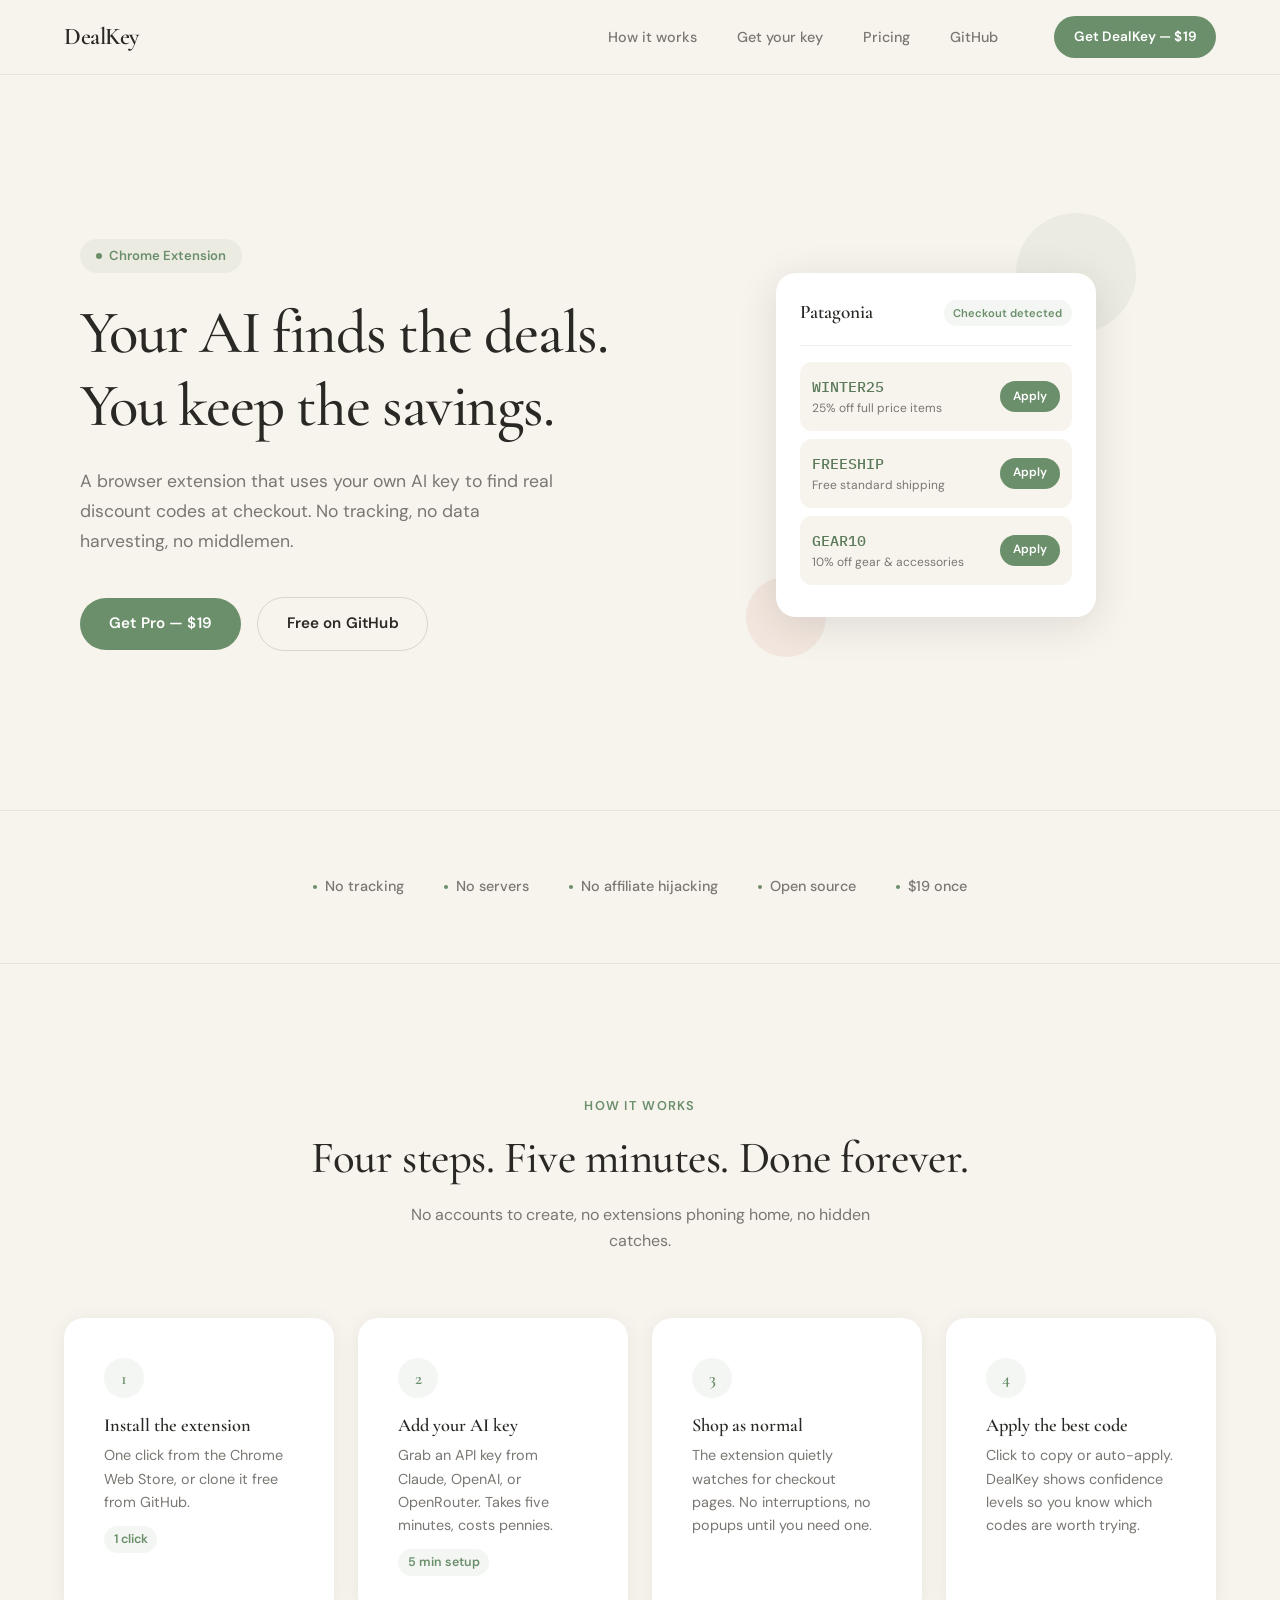
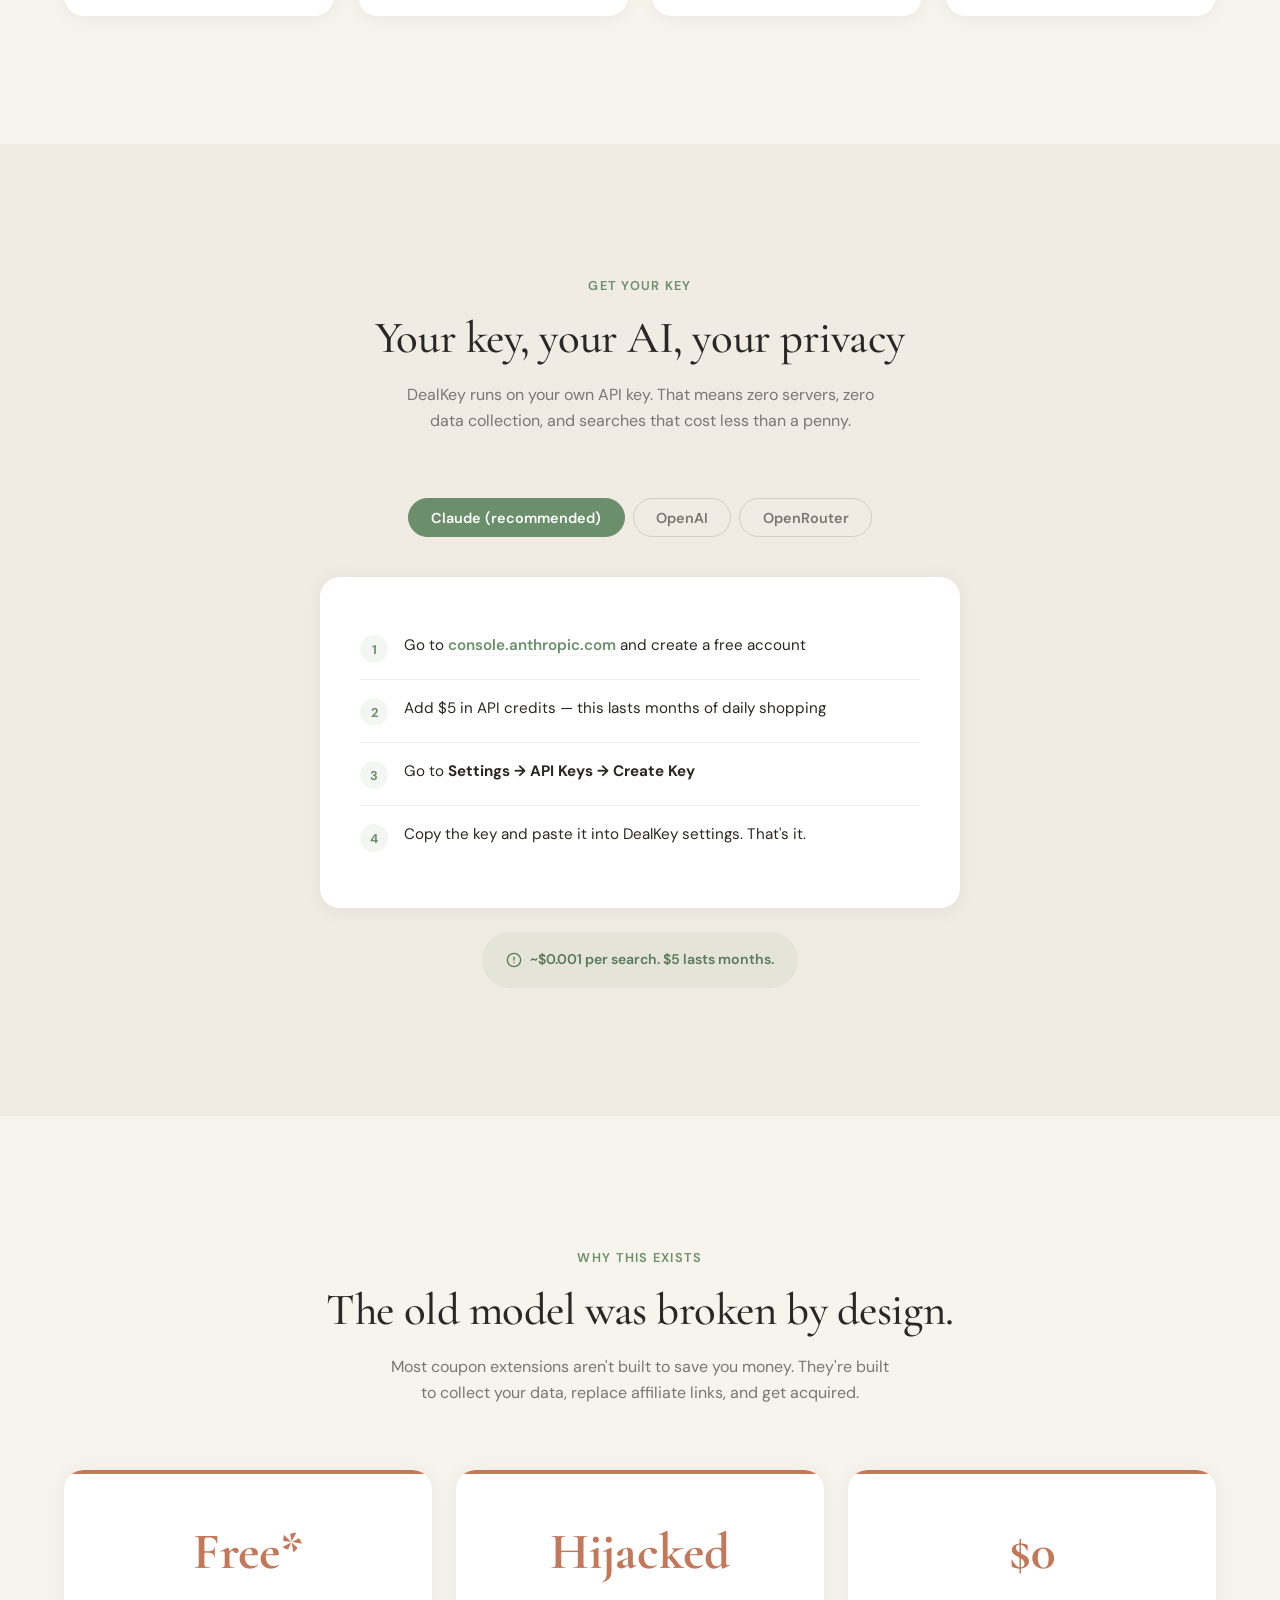
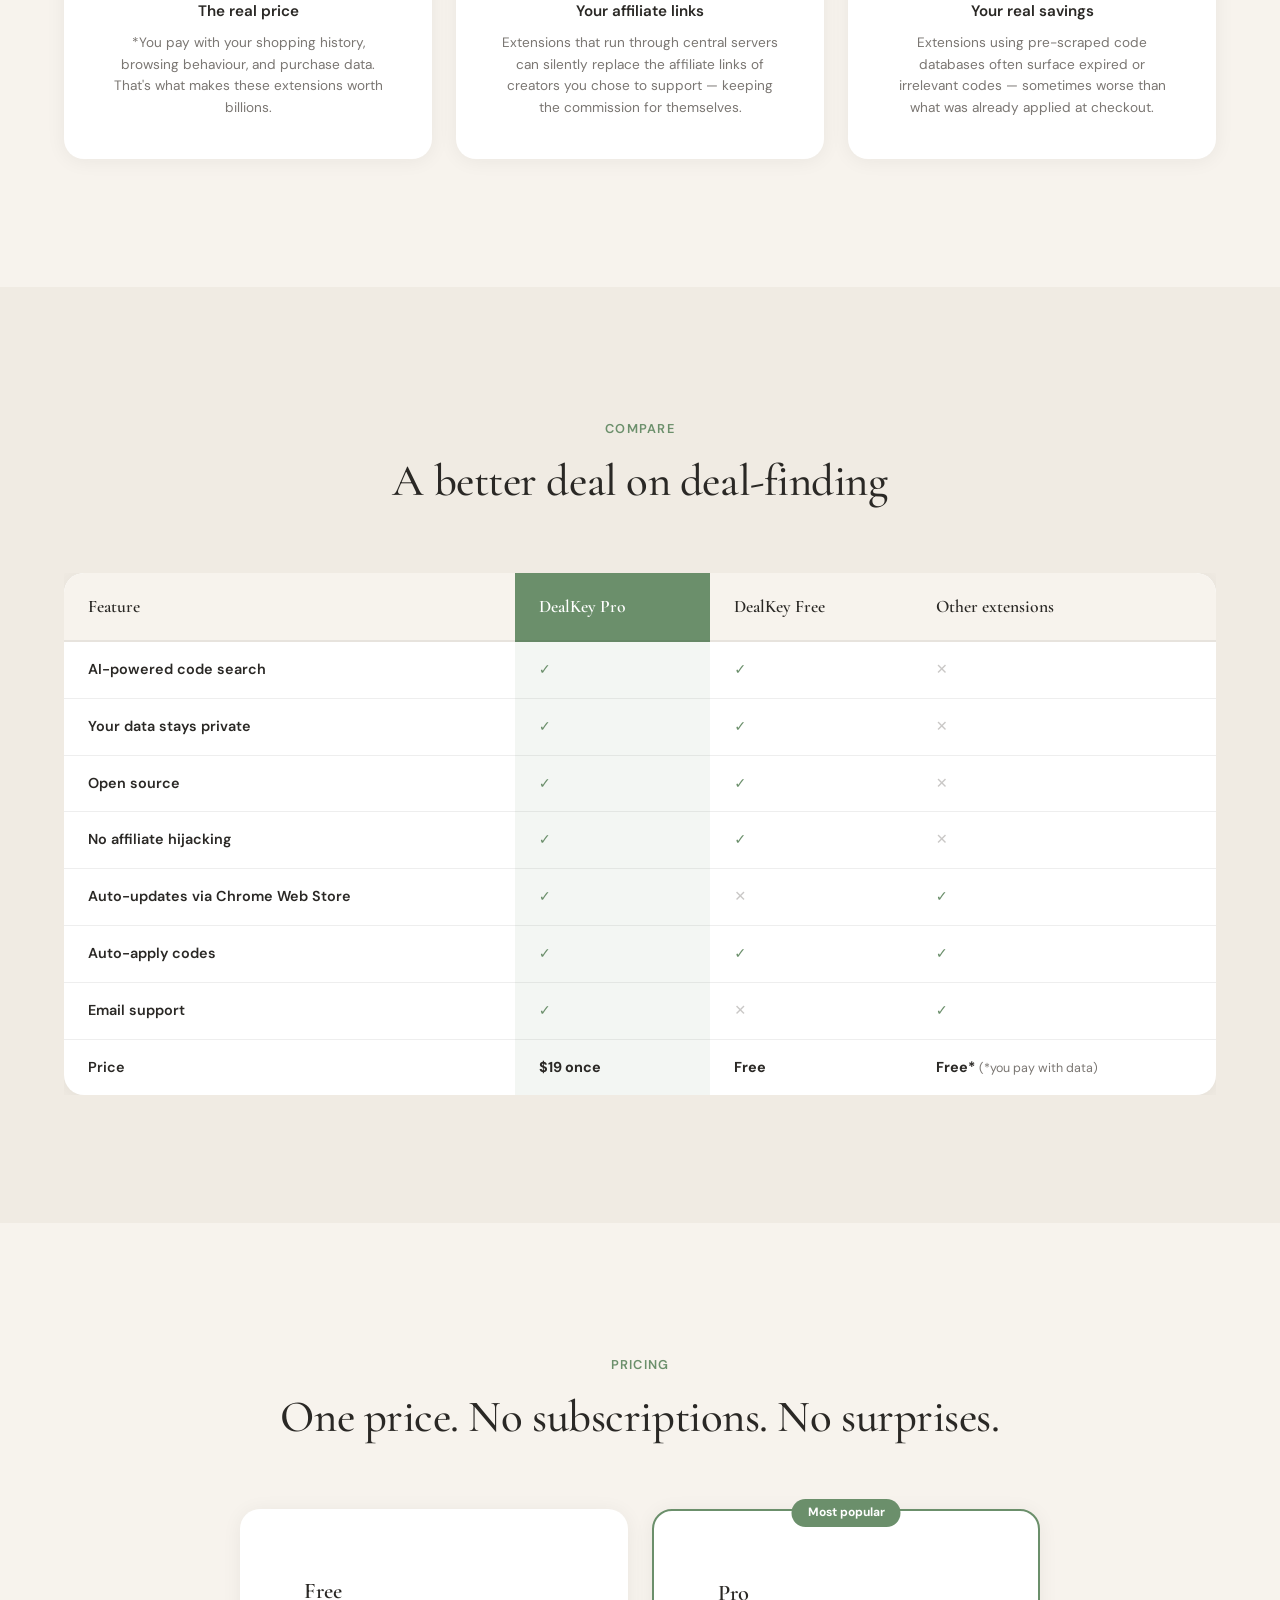
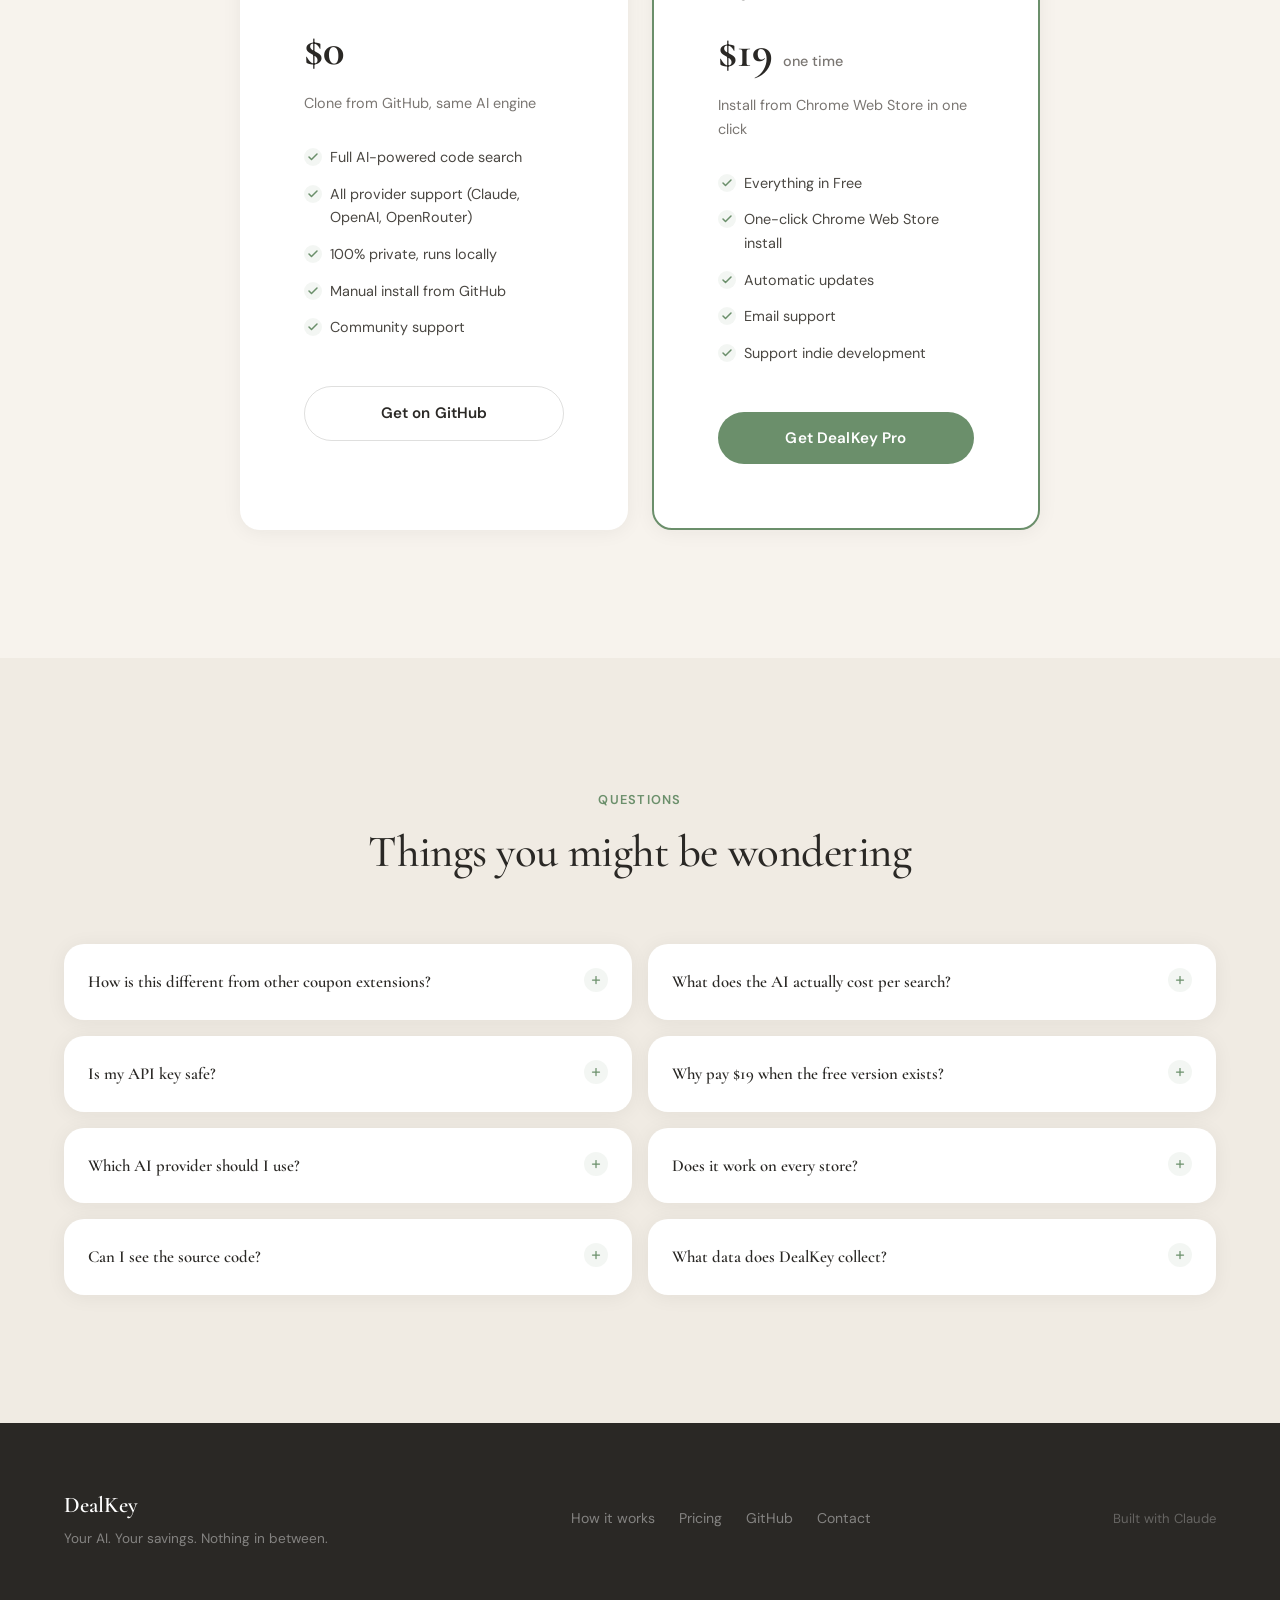
==== commit f1b73cf2: "Remove brand references — describe the practice not the company" ====
--- a/index.html
+++ b/index.html
@@ -4,7 +4,7 @@
   <meta charset="UTF-8">
   <meta name="viewport" content="width=device-width, initial-scale=1.0">
   <title>DealKey — Your AI finds the deals. You keep the savings.</title>
-  <meta name="description" content="DealKey is a Chrome extension that uses your own AI key to find discount codes. No tracking, no servers, no affiliate hijacking. $19 once, or free on GitHub.">
+  <meta name="description" content="DealKey is a Chrome extension that uses your own AI key to find discount codes. No tracking, no servers, no middlemen. $19 once, or free on GitHub.">
   <link rel="preconnect" href="https://fonts.googleapis.com">
   <link rel="preconnect" href="https://fonts.gstatic.com" crossorigin>
   <link href="https://fonts.googleapis.com/css2?family=Cormorant+Garamond:ital,wght@0,400;0,500;0,600;0,700;1,400;1,500&family=DM+Sans:ital,wght@0,400;0,500;0,600;0,700;1,400&family=IBM+Plex+Mono:wght@400;500&display=swap" rel="stylesheet">
@@ -1056,7 +1056,7 @@
         <li><a href="#how-it-works" class="nav__link">How it works</a></li>
         <li><a href="#api-setup" class="nav__link">Get your key</a></li>
         <li><a href="#pricing" class="nav__link">Pricing</a></li>
-        <li><a href="https://github.com/dealkey/dealkey" class="nav__link" target="_blank" rel="noopener">GitHub</a></li>
+        <li><a href="https://github.com/clintborle/dealkey-pro" class="nav__link" target="_blank" rel="noopener">GitHub</a></li>
         <li class="nav__cta"><a href="#pricing" class="btn btn--primary btn--sm">Get DealKey — $19</a></li>
       </ul>
       <button class="nav__mobile-toggle" id="mobileToggle" aria-label="Toggle menu">
@@ -1077,7 +1077,7 @@
           </p>
           <div class="hero__buttons">
             <a href="#pricing" class="btn btn--primary">Get Pro — $19</a>
-            <a href="https://github.com/dealkey/dealkey" class="btn btn--secondary" target="_blank" rel="noopener">Free on GitHub</a>
+            <a href="https://github.com/clintborle/dealkey-pro" class="btn btn--secondary" target="_blank" rel="noopener">Free on GitHub</a>
           </div>
         </div>
         <div class="hero__visual fade-in">
@@ -1253,24 +1253,24 @@
     <div class="container">
       <div class="section-header fade-in">
         <span class="section-header__label">Why this exists</span>
-        <h2>What Honey did with your trust</h2>
-        <p>Honey was sold as a deal-finder. It was actually a data-harvester. Here's what they built on your back.</p>
+        <h2>The old model was broken by design.</h2>
+        <p>Most coupon extensions aren't built to save you money. They're built to collect your data, replace affiliate links, and get acquired.</p>
       </div>
       <div class="honey-grid">
         <div class="honey-card fade-in">
-          <div class="honey-card__stat">$4B</div>
-          <div class="honey-card__label">PayPal acquisition price</div>
-          <p class="honey-card__desc">Built on a database of your shopping habits, clicks, and purchase history. You were the product.</p>
+          <div class="honey-card__stat">Free*</div>
+          <div class="honey-card__label">The real price</div>
+          <p class="honey-card__desc">*You pay with your shopping history, browsing behaviour, and purchase data. That's what makes these extensions worth billions.</p>
         </div>
         <div class="honey-card fade-in">
-          <div class="honey-card__stat">8.9M</div>
-          <div class="honey-card__label">Creators lost affiliate revenue</div>
-          <p class="honey-card__desc">Honey silently replaced creator affiliate links with their own, siphoning revenue from people you wanted to support.</p>
+          <div class="honey-card__stat">Hijacked</div>
+          <div class="honey-card__label">Your affiliate links</div>
+          <p class="honey-card__desc">Extensions that run through central servers can silently replace the affiliate links of creators you chose to support — keeping the commission for themselves.</p>
         </div>
         <div class="honey-card fade-in">
           <div class="honey-card__stat">$0</div>
           <div class="honey-card__label">Your real savings</div>
-          <p class="honey-card__desc">Studies showed Honey often surfaced expired or worse codes than what was already applied, while collecting your data.</p>
+          <p class="honey-card__desc">Extensions using pre-scraped code databases often surface expired or irrelevant codes — sometimes worse than what was already applied at checkout.</p>
         </div>
       </div>
     </div>
@@ -1290,7 +1290,7 @@
               <th>Feature</th>
               <th class="highlight">DealKey Pro</th>
               <th>DealKey Free</th>
-              <th>Honey</th>
+              <th>Other extensions</th>
             </tr>
           </thead>
           <tbody>
@@ -1367,7 +1367,7 @@
             <li>Manual install from GitHub</li>
             <li>Community support</li>
           </ul>
-          <a href="https://github.com/dealkey/dealkey" class="btn btn--secondary" style="width:100%;justify-content:center;" target="_blank" rel="noopener">Get on GitHub</a>
+          <a href="https://github.com/clintborle/dealkey-pro" class="btn btn--secondary" style="width:100%;justify-content:center;" target="_blank" rel="noopener">Get on GitHub</a>
         </div>
         <div class="pricing-card pricing-card--featured fade-in">
           <div class="pricing-card__name">Pro</div>
@@ -1380,7 +1380,8 @@
             <li>Email support</li>
             <li>Support indie development</li>
           </ul>
-          <a href="#" class="btn btn--primary" style="width:100%;justify-content:center;">Get DealKey Pro</a>
+          <!-- REPLACE href with your Lemon Squeezy checkout URL from SETUP.md -->
+          <a href="https://deal-key.lemonsqueezy.com/checkout/buy/19673f2a-90af-4f60-929e-808e4203308c" class="btn btn--primary" style="width:100%;justify-content:center;" target="_blank" rel="noopener">Get DealKey Pro</a>
         </div>
       </div>
     </div>
@@ -1397,11 +1398,11 @@
 
         <div class="faq-card fade-in">
           <div class="faq-card__question">
-            How is this different from Honey?
+            How is this different from other coupon extensions?
             <span class="faq-card__toggle"><svg viewBox="0 0 24 24" fill="none" stroke="currentColor" stroke-width="2.5" stroke-linecap="round"><line x1="12" y1="5" x2="12" y2="19"/><line x1="5" y1="12" x2="19" y2="12"/></svg></span>
           </div>
           <div class="faq-card__answer">
-            <p>Honey uses a central server that tracks your shopping behavior and replaces affiliate links. DealKey runs entirely in your browser using your own AI key. No servers, no tracking, no affiliate hijacking.</p>
+            <p>Most coupon extensions run through central servers that log your shopping behaviour, replace affiliate links, and sell your data. DealKey runs entirely in your browser using your own AI key. There are no servers, no tracking, and no middlemen taking a cut.</p>
           </div>
         </div>
 
@@ -1490,7 +1491,7 @@
         <ul class="footer__links">
           <li><a href="#how-it-works" class="footer__link">How it works</a></li>
           <li><a href="#pricing" class="footer__link">Pricing</a></li>
-          <li><a href="https://github.com/dealkey/dealkey" class="footer__link" target="_blank" rel="noopener">GitHub</a></li>
+          <li><a href="https://github.com/clintborle/dealkey-pro" class="footer__link" target="_blank" rel="noopener">GitHub</a></li>
           <li><a href="mailto:hello@deal-key.com" class="footer__link">Contact</a></li>
         </ul>
         <span class="footer__built">Built with Claude</span>
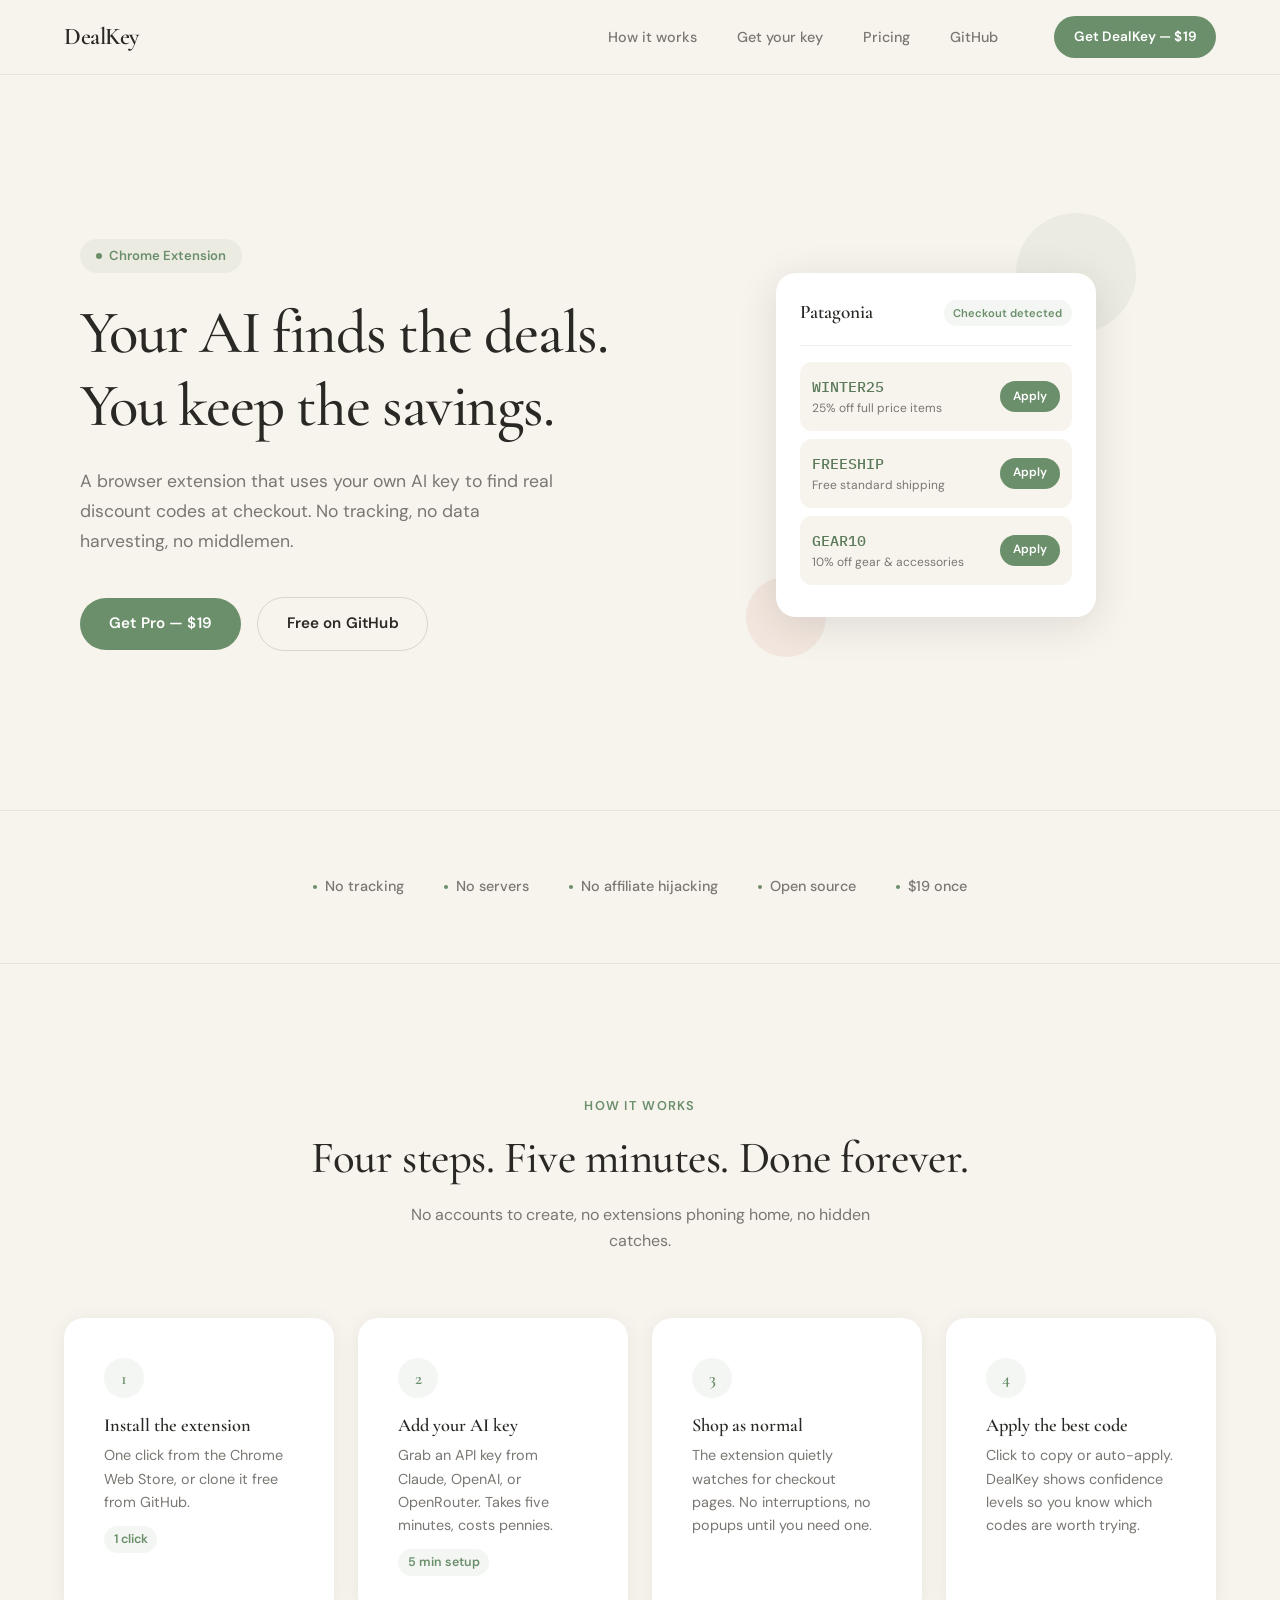
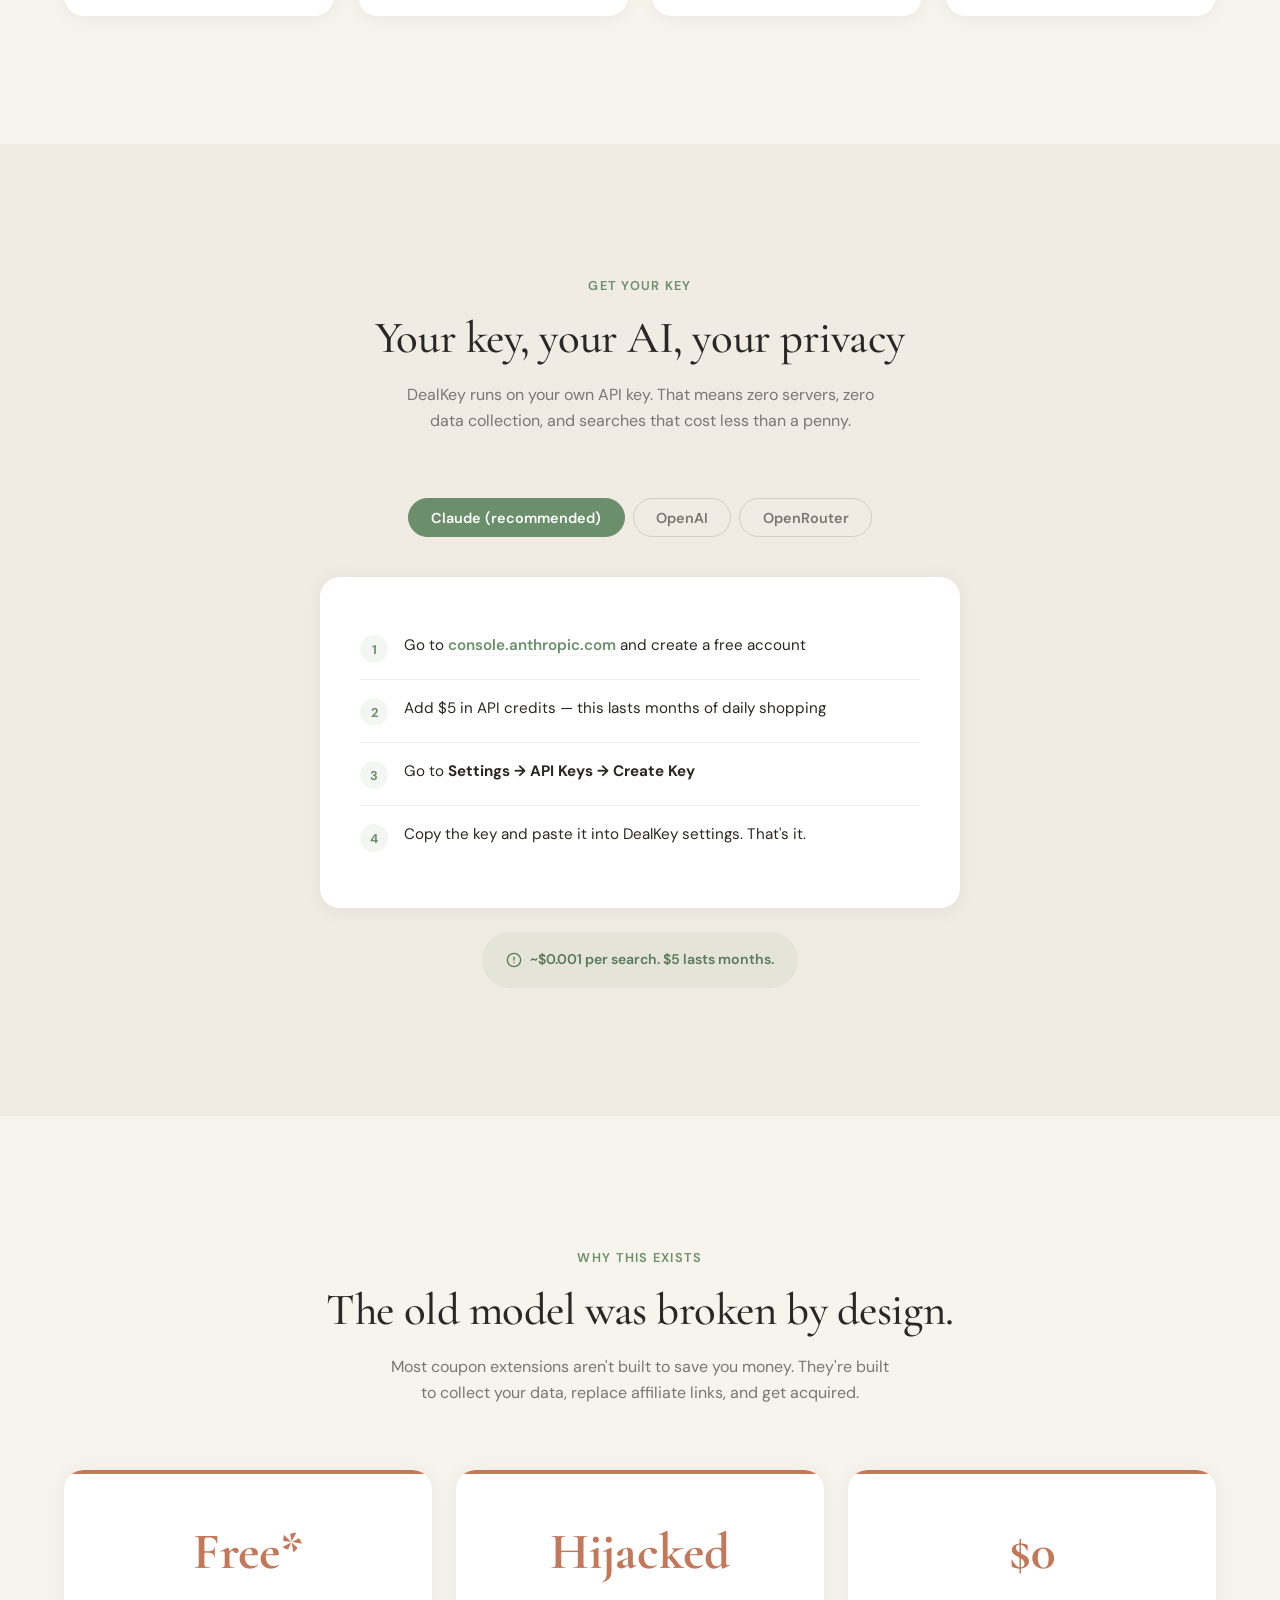
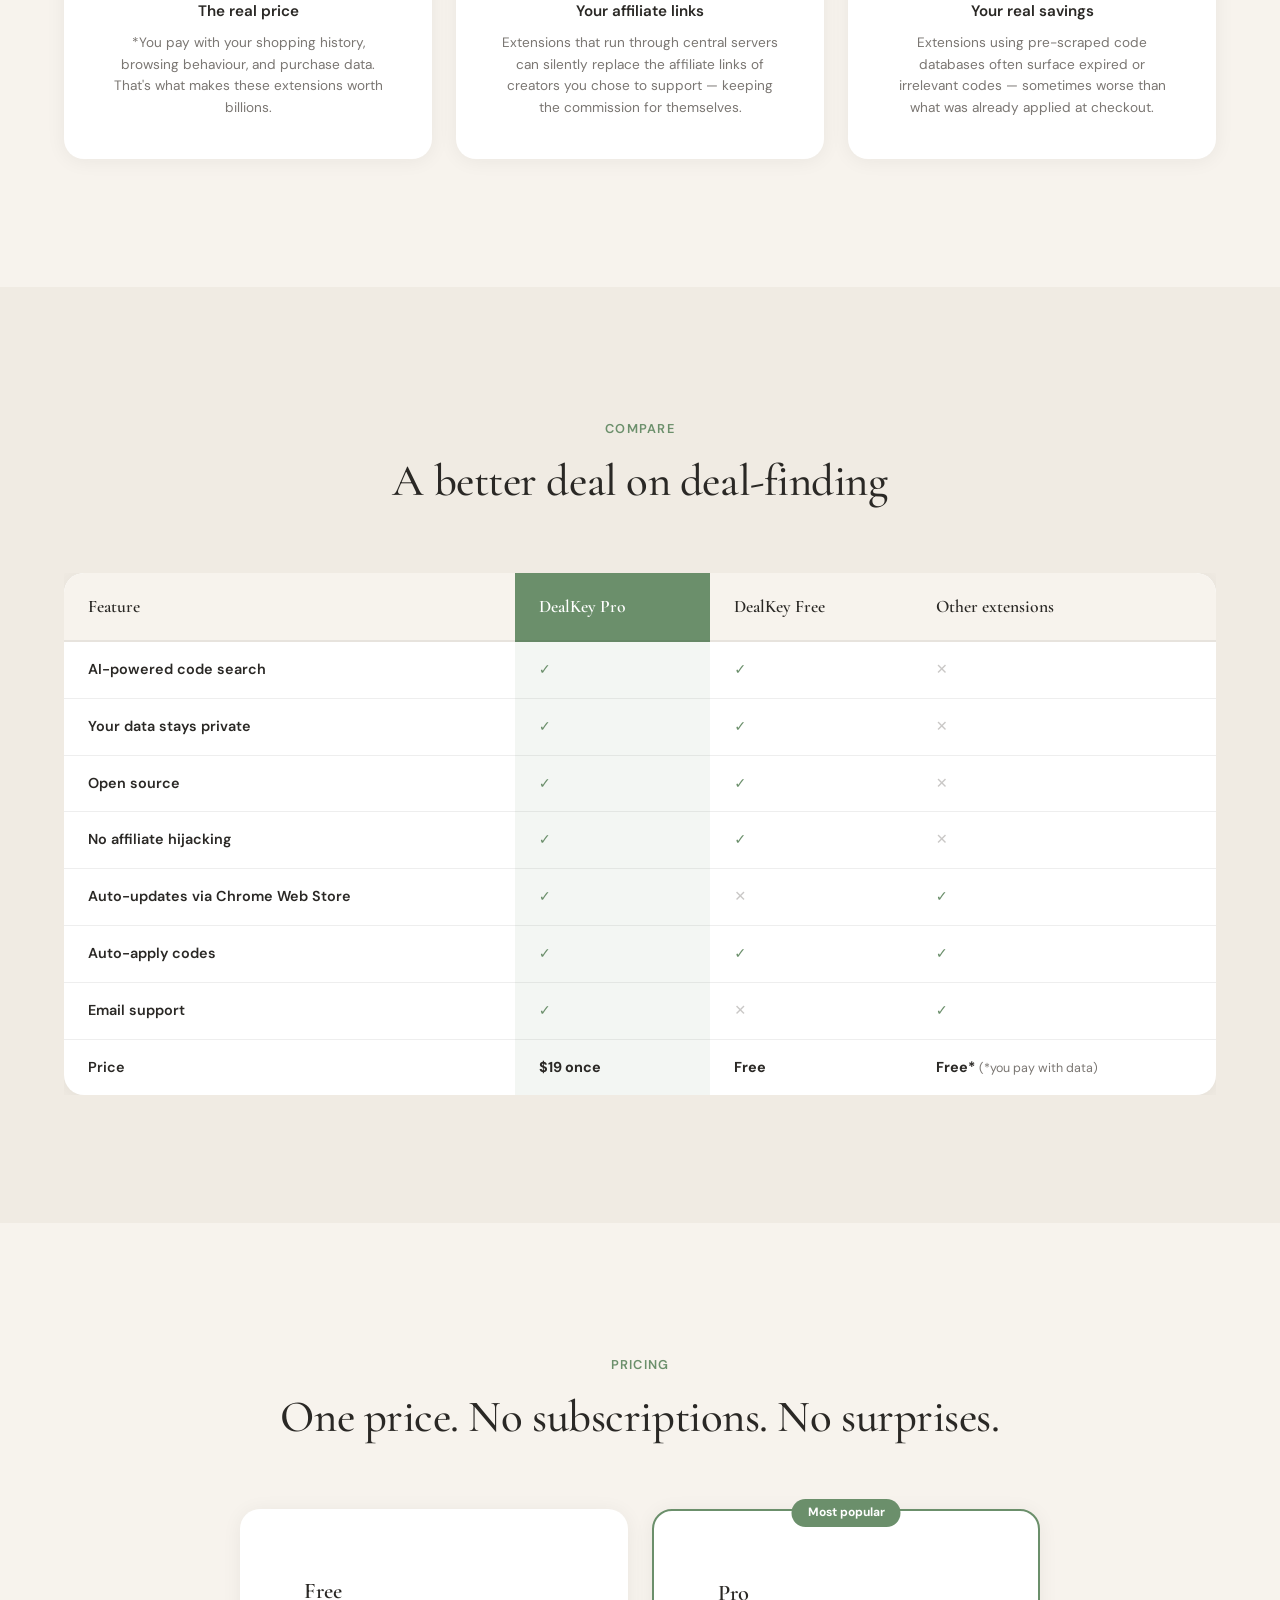
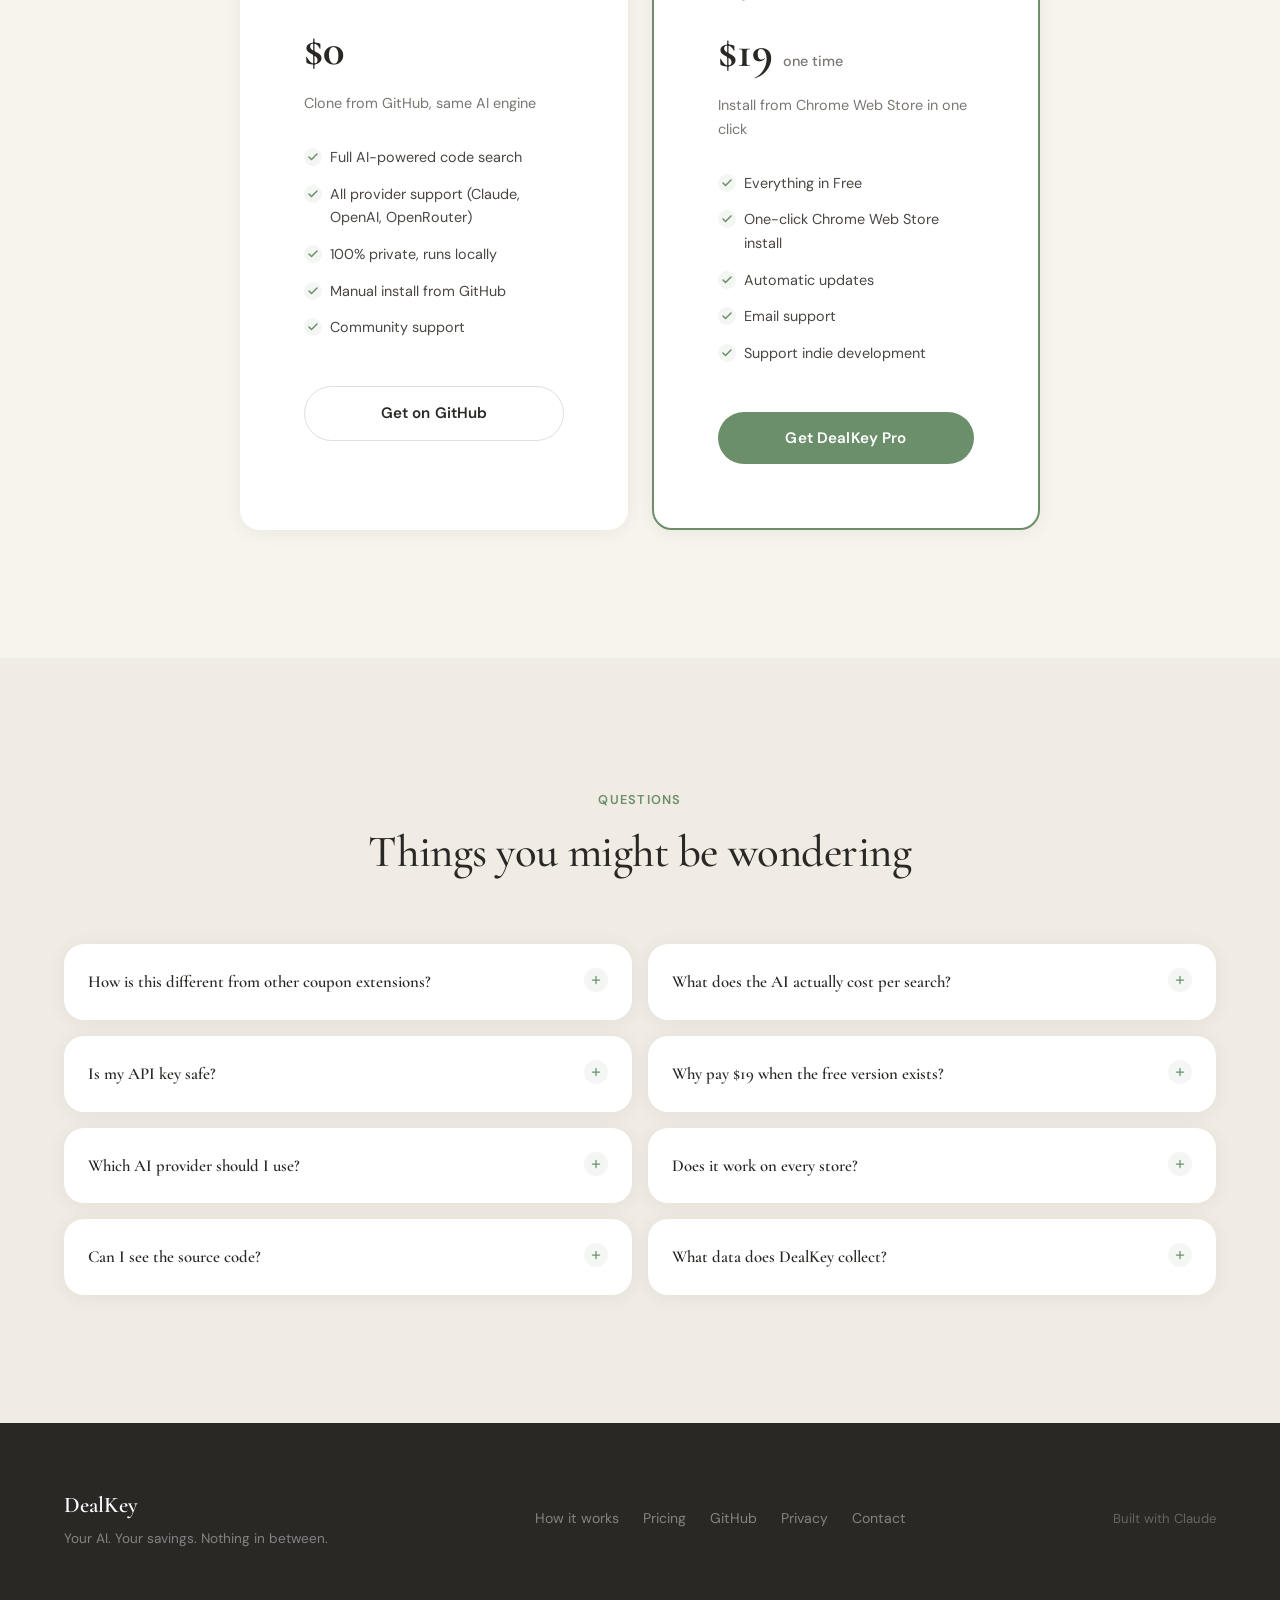
==== commit 449d962e: "Add CWS submission assets and privacy policy - manifest.json: add Gumroad host permission, clean up " ====
--- a/index.html
+++ b/index.html
@@ -1381,7 +1381,7 @@
             <li>Support indie development</li>
           </ul>
           <!-- REPLACE href with your Lemon Squeezy checkout URL from SETUP.md -->
-          <a href="https://deal-key.lemonsqueezy.com/checkout/buy/19673f2a-90af-4f60-929e-808e4203308c" class="btn btn--primary" style="width:100%;justify-content:center;" target="_blank" rel="noopener">Get DealKey Pro</a>
+          <a href="https://5841653014751.gumroad.com/l/dealkey-pro" class="btn btn--primary" style="width:100%;justify-content:center;" target="_blank" rel="noopener">Get DealKey Pro</a>
         </div>
       </div>
     </div>
@@ -1492,6 +1492,7 @@
           <li><a href="#how-it-works" class="footer__link">How it works</a></li>
           <li><a href="#pricing" class="footer__link">Pricing</a></li>
           <li><a href="https://github.com/clintborle/dealkey-pro" class="footer__link" target="_blank" rel="noopener">GitHub</a></li>
+          <li><a href="/privacy.html" class="footer__link">Privacy</a></li>
           <li><a href="mailto:hello@deal-key.com" class="footer__link">Contact</a></li>
         </ul>
         <span class="footer__built">Built with Claude</span>
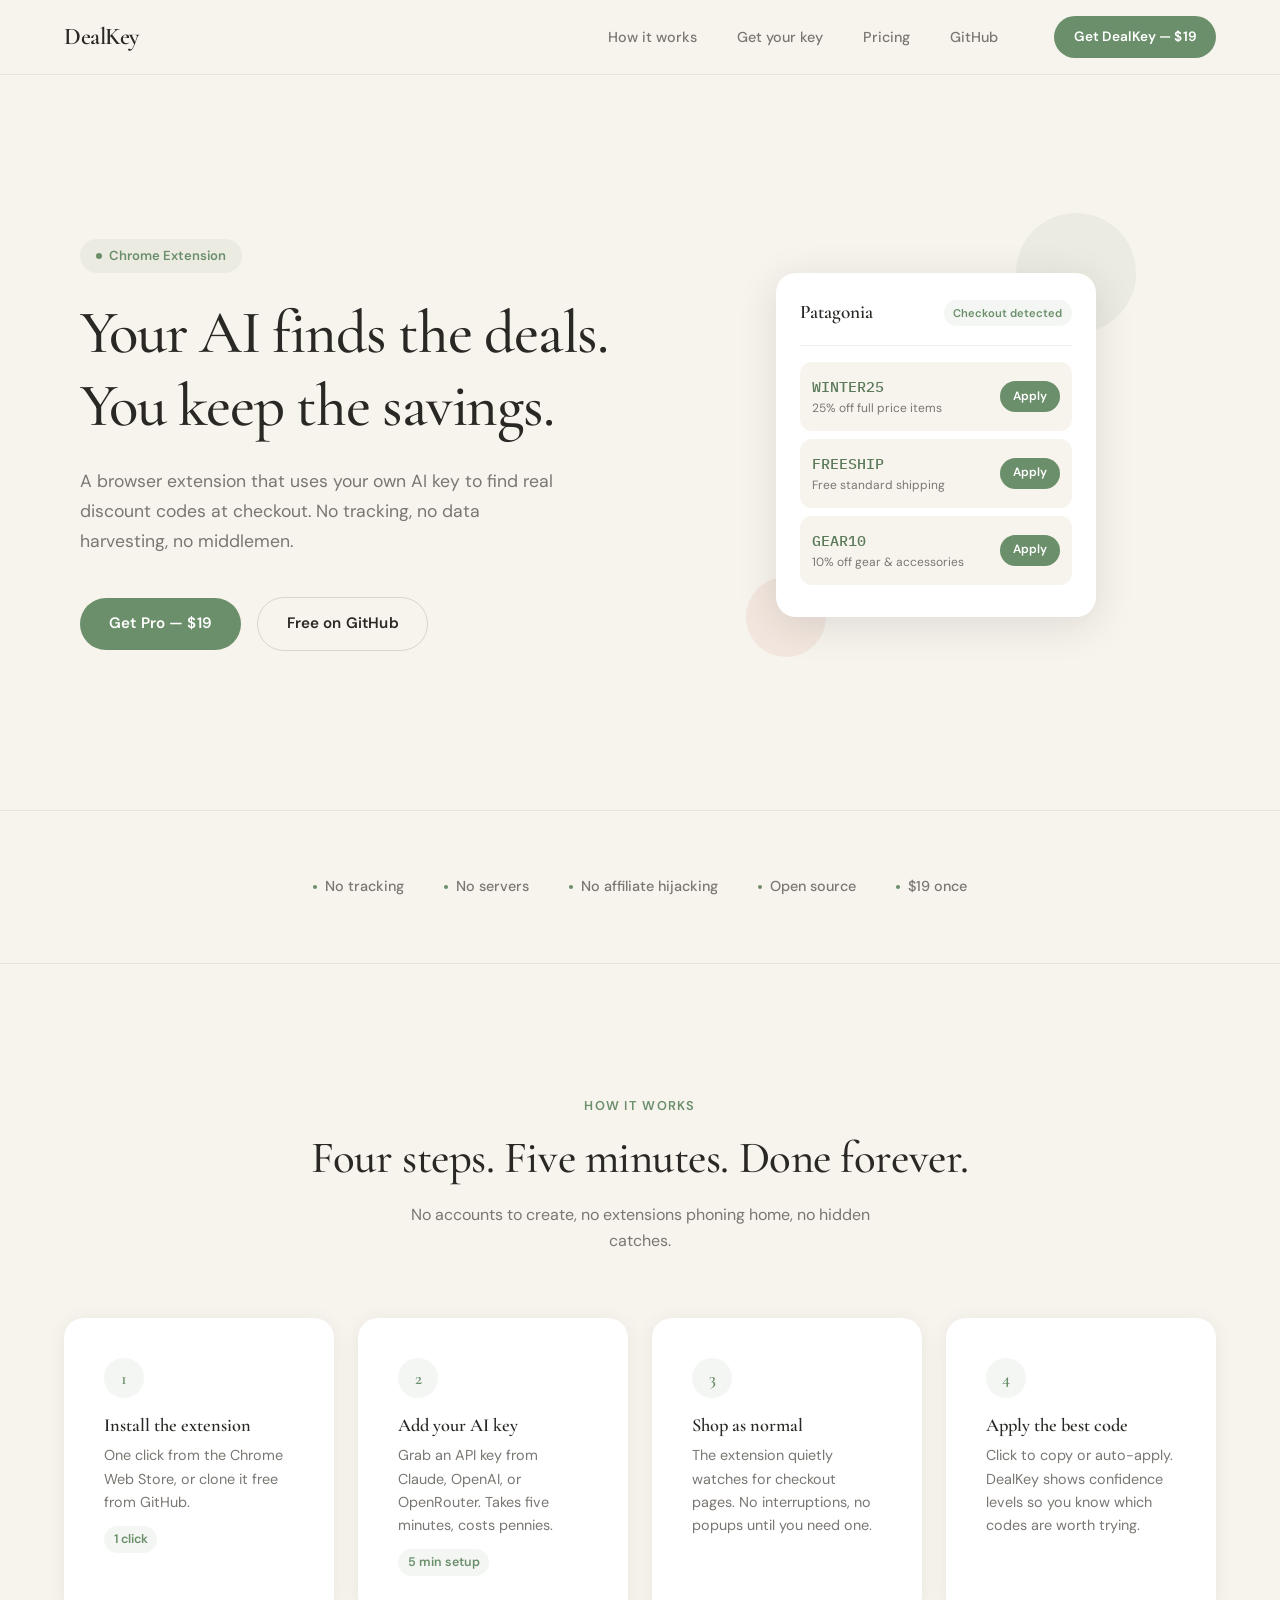
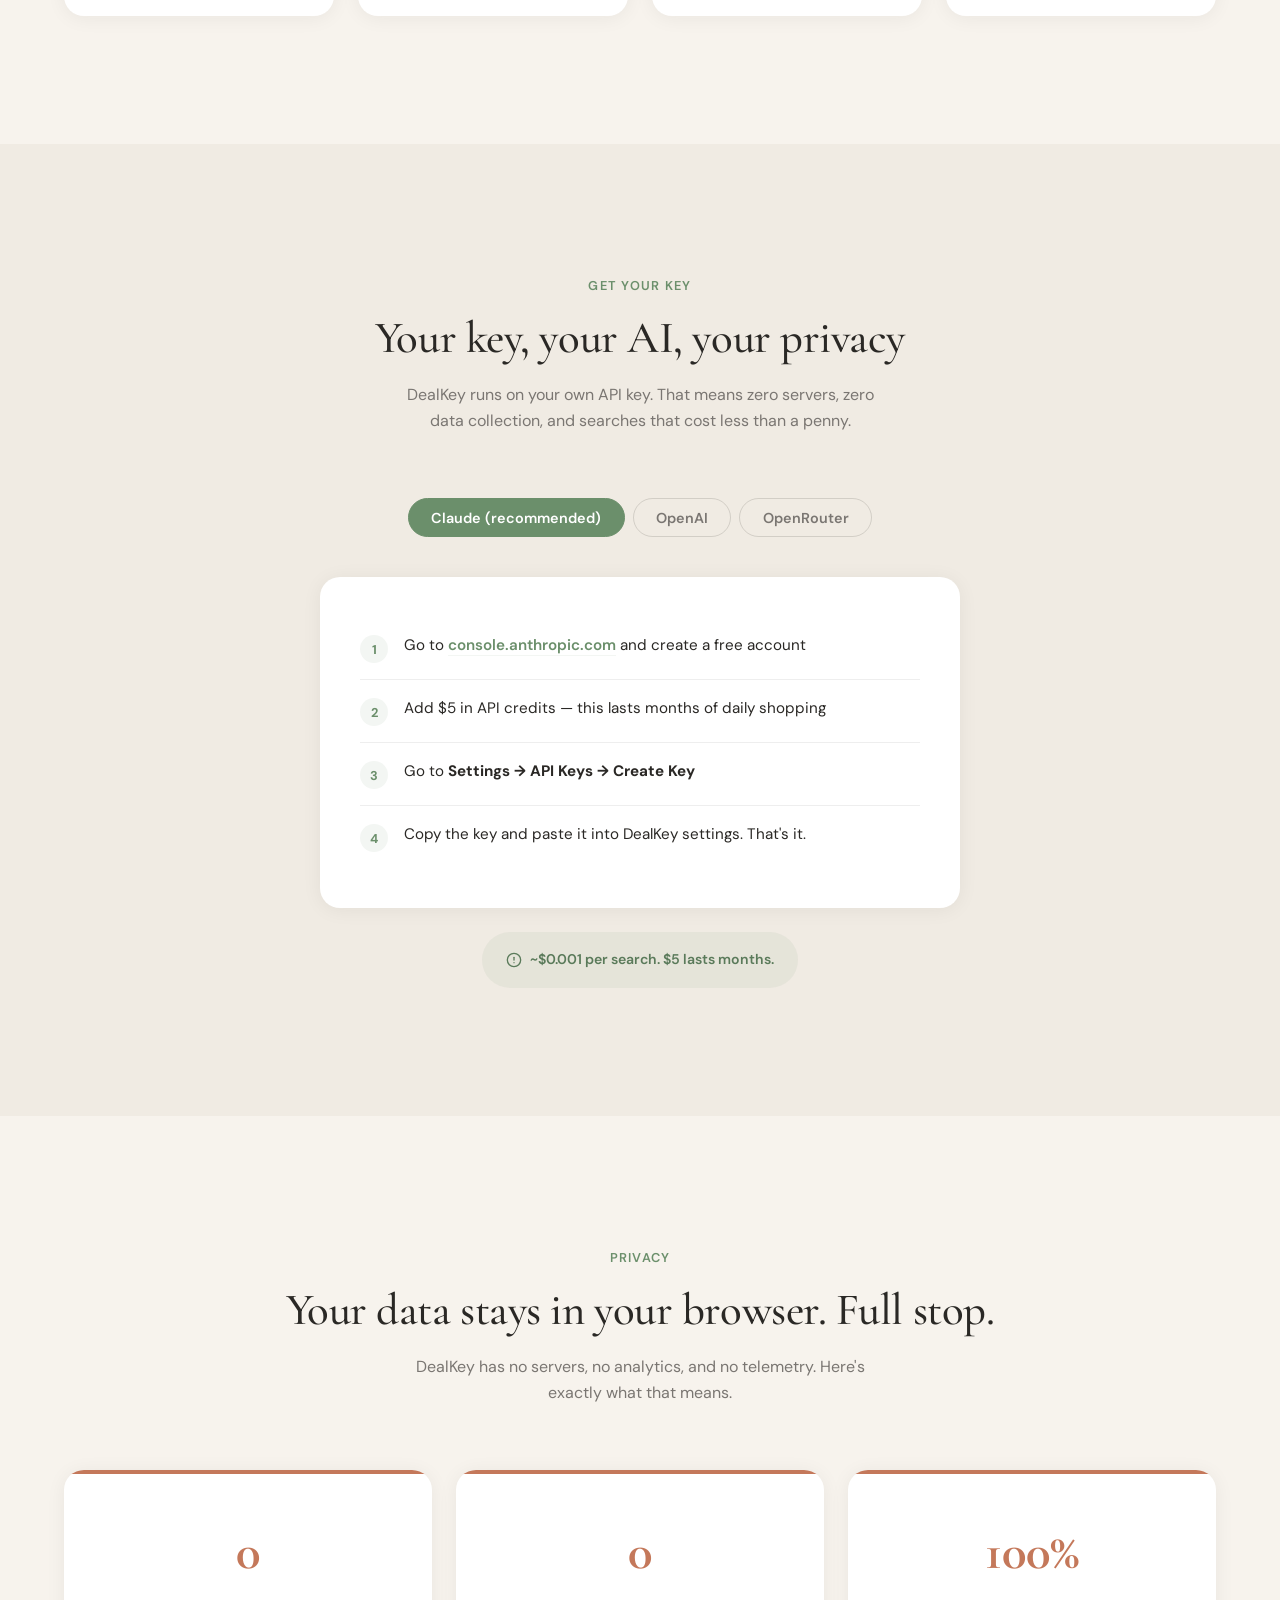
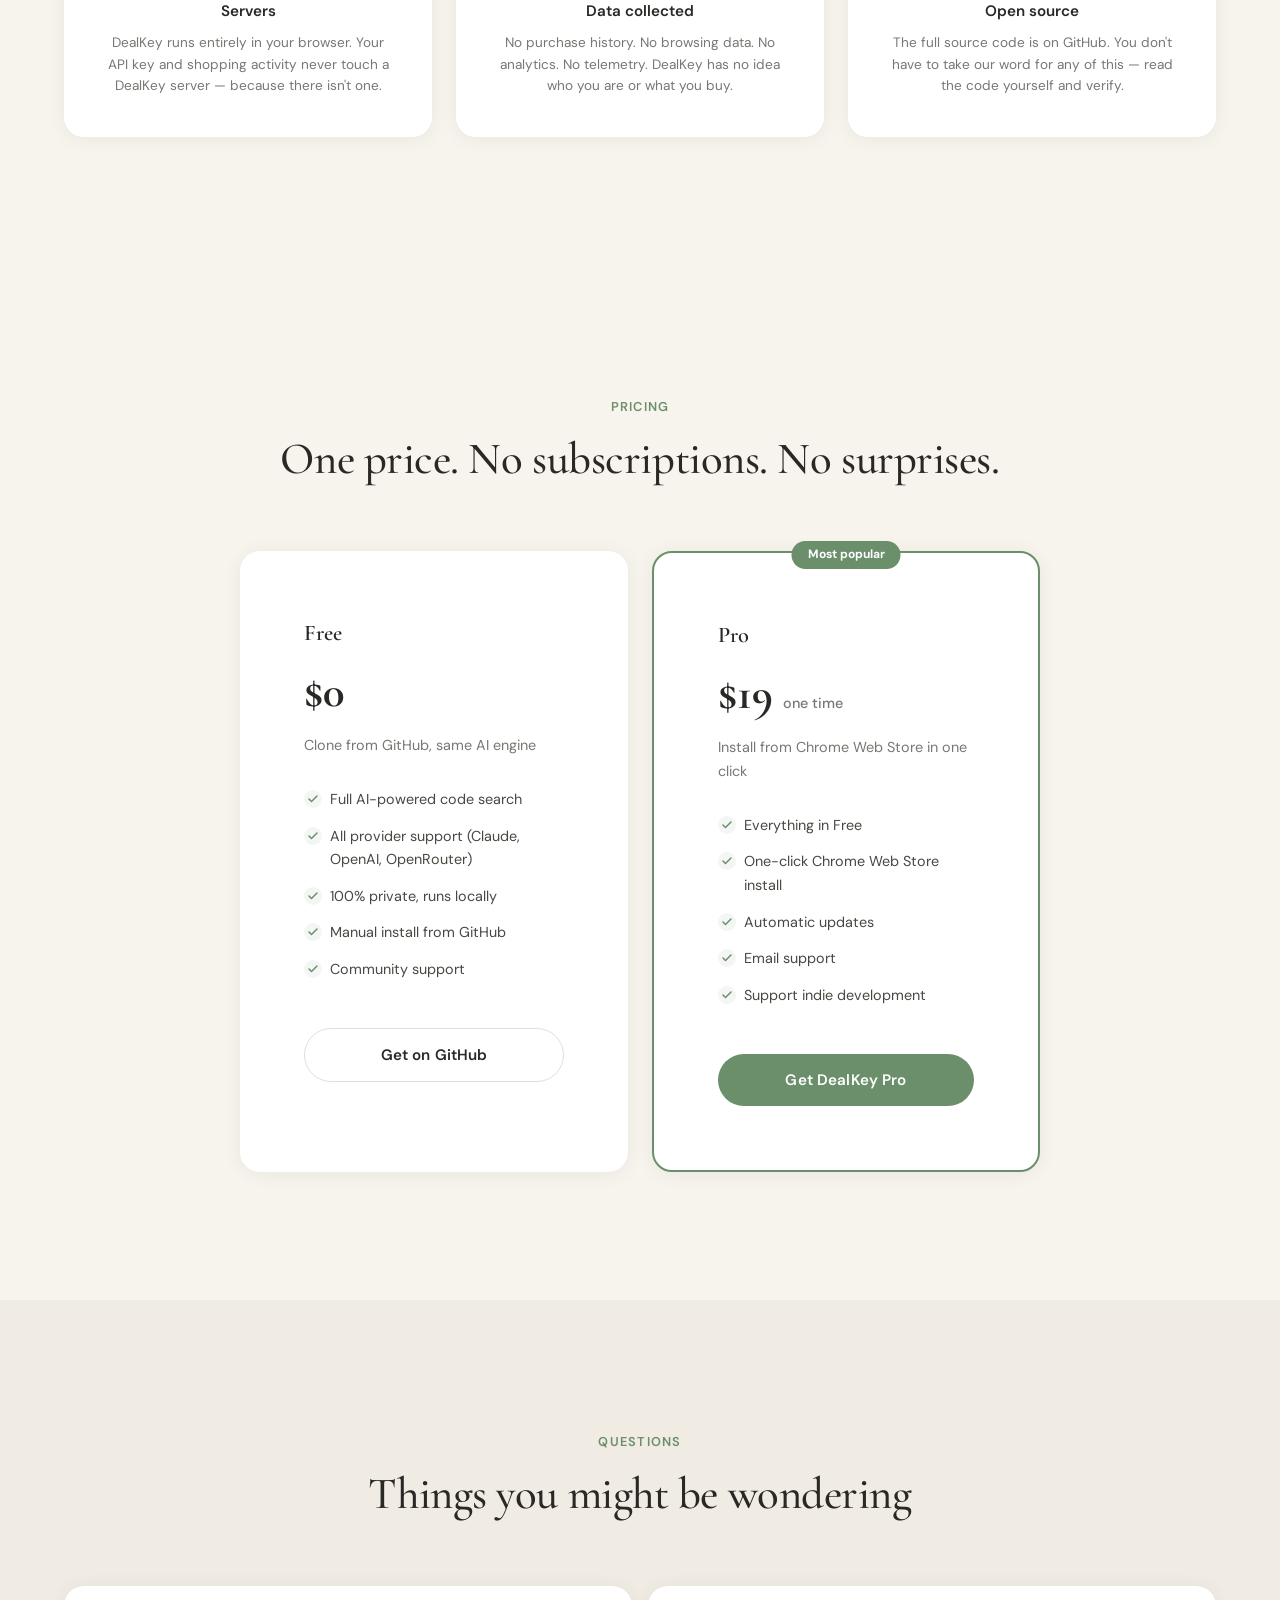
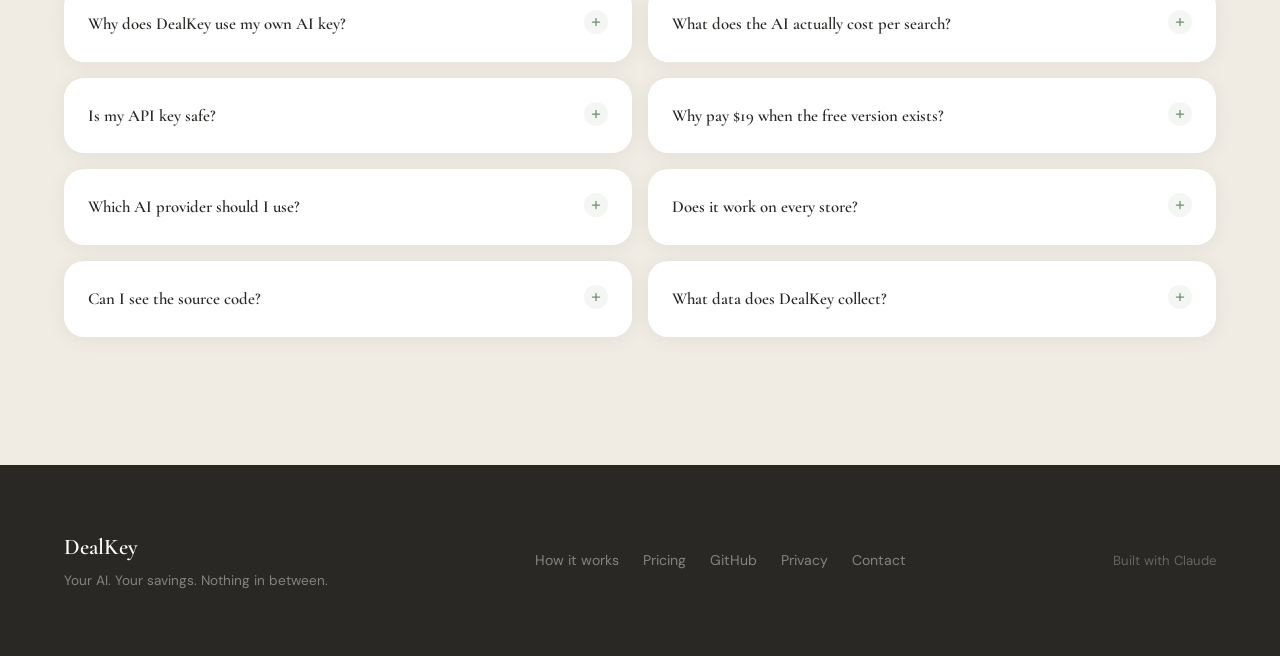
==== commit c52e02b0: "wip: park changes before archive (2026-07-09)" ====
--- a/index.html
+++ b/index.html
@@ -682,72 +682,6 @@
       color: var(--color-charcoal-muted);
       line-height: 1.6;
     }
-
-    /* ============================================
-       COMPARISON TABLE
-       ============================================ */
-    .comparison { background: var(--color-bg-warm); }
-
-    .comparison-table-wrapper {
-      overflow-x: auto;
-      -webkit-overflow-scrolling: touch;
-    }
-
-    .comparison-table {
-      width: 100%;
-      border-collapse: separate;
-      border-spacing: 0;
-      background: var(--color-bg-card);
-      border-radius: var(--radius-lg);
-      overflow: hidden;
-      box-shadow: var(--shadow-soft);
-      min-width: 600px;
-    }
-
-    .comparison-table thead th {
-      padding: 1.2rem 1.5rem;
-      text-align: left;
-      font-family: var(--font-serif);
-      font-size: 1.1rem;
-      font-weight: 600;
-      background: var(--color-bg);
-      border-bottom: 2px solid var(--color-border);
-    }
-
-    .comparison-table thead th:first-child {
-      border-radius: var(--radius-lg) 0 0 0;
-    }
-
-    .comparison-table thead th:last-child {
-      border-radius: 0 var(--radius-lg) 0 0;
-    }
-
-    .comparison-table thead th.highlight {
-      background: var(--color-sage);
-      color: #fff;
-    }
-
-    .comparison-table td {
-      padding: 1rem 1.5rem;
-      border-bottom: 1px solid var(--color-border);
-      font-size: 0.9rem;
-    }
-
-    .comparison-table td:first-child {
-      font-weight: 600;
-      color: var(--color-charcoal);
-    }
-
-    .comparison-table td.highlight {
-      background: var(--color-sage-bg);
-    }
-
-    .comparison-table tr:last-child td {
-      border-bottom: none;
-    }
-
-    .check { color: var(--color-sage); font-weight: 700; }
-    .cross { color: var(--color-charcoal-muted); opacity: 0.4; }
 
     /* ============================================
        PRICING
@@ -1249,101 +1183,30 @@
   </section>
 
   <!-- ========== WHAT HONEY DID ========== -->
-  <section class="honey-section" id="honey">
+  <!-- ========== PRIVACY SECTION ========== -->
+  <section class="honey-section" id="privacy">
     <div class="container">
       <div class="section-header fade-in">
-        <span class="section-header__label">Why this exists</span>
-        <h2>The old model was broken by design.</h2>
-        <p>Most coupon extensions aren't built to save you money. They're built to collect your data, replace affiliate links, and get acquired.</p>
+        <span class="section-header__label">Privacy</span>
+        <h2>Your data stays in your browser. Full stop.</h2>
+        <p>DealKey has no servers, no analytics, and no telemetry. Here's exactly what that means.</p>
       </div>
       <div class="honey-grid">
         <div class="honey-card fade-in">
-          <div class="honey-card__stat">Free*</div>
-          <div class="honey-card__label">The real price</div>
-          <p class="honey-card__desc">*You pay with your shopping history, browsing behaviour, and purchase data. That's what makes these extensions worth billions.</p>
+          <div class="honey-card__stat">0</div>
+          <div class="honey-card__label">Servers</div>
+          <p class="honey-card__desc">DealKey runs entirely in your browser. Your API key and shopping activity never touch a DealKey server — because there isn't one.</p>
         </div>
         <div class="honey-card fade-in">
-          <div class="honey-card__stat">Hijacked</div>
-          <div class="honey-card__label">Your affiliate links</div>
-          <p class="honey-card__desc">Extensions that run through central servers can silently replace the affiliate links of creators you chose to support — keeping the commission for themselves.</p>
+          <div class="honey-card__stat">0</div>
+          <div class="honey-card__label">Data collected</div>
+          <p class="honey-card__desc">No purchase history. No browsing data. No analytics. No telemetry. DealKey has no idea who you are or what you buy.</p>
         </div>
         <div class="honey-card fade-in">
-          <div class="honey-card__stat">$0</div>
-          <div class="honey-card__label">Your real savings</div>
-          <p class="honey-card__desc">Extensions using pre-scraped code databases often surface expired or irrelevant codes — sometimes worse than what was already applied at checkout.</p>
-        </div>
-      </div>
-    </div>
-  </section>
-
-  <!-- ========== COMPARISON TABLE ========== -->
-  <section class="comparison" id="comparison">
-    <div class="container">
-      <div class="section-header fade-in">
-        <span class="section-header__label">Compare</span>
-        <h2>A better deal on deal-finding</h2>
-      </div>
-      <div class="comparison-table-wrapper fade-in">
-        <table class="comparison-table">
-          <thead>
-            <tr>
-              <th>Feature</th>
-              <th class="highlight">DealKey Pro</th>
-              <th>DealKey Free</th>
-              <th>Other extensions</th>
-            </tr>
-          </thead>
-          <tbody>
-            <tr>
-              <td>AI-powered code search</td>
-              <td class="highlight"><span class="check">&#10003;</span></td>
-              <td><span class="check">&#10003;</span></td>
-              <td><span class="cross">&#10005;</span></td>
-            </tr>
-            <tr>
-              <td>Your data stays private</td>
-              <td class="highlight"><span class="check">&#10003;</span></td>
-              <td><span class="check">&#10003;</span></td>
-              <td><span class="cross">&#10005;</span></td>
-            </tr>
-            <tr>
-              <td>Open source</td>
-              <td class="highlight"><span class="check">&#10003;</span></td>
-              <td><span class="check">&#10003;</span></td>
-              <td><span class="cross">&#10005;</span></td>
-            </tr>
-            <tr>
-              <td>No affiliate hijacking</td>
-              <td class="highlight"><span class="check">&#10003;</span></td>
-              <td><span class="check">&#10003;</span></td>
-              <td><span class="cross">&#10005;</span></td>
-            </tr>
-            <tr>
-              <td>Auto-updates via Chrome Web Store</td>
-              <td class="highlight"><span class="check">&#10003;</span></td>
-              <td><span class="cross">&#10005;</span></td>
-              <td><span class="check">&#10003;</span></td>
-            </tr>
-            <tr>
-              <td>Auto-apply codes</td>
-              <td class="highlight"><span class="check">&#10003;</span></td>
-              <td><span class="check">&#10003;</span></td>
-              <td><span class="check">&#10003;</span></td>
-            </tr>
-            <tr>
-              <td>Email support</td>
-              <td class="highlight"><span class="check">&#10003;</span></td>
-              <td><span class="cross">&#10005;</span></td>
-              <td><span class="check">&#10003;</span></td>
-            </tr>
-            <tr>
-              <td>Price</td>
-              <td class="highlight"><strong>$19 once</strong></td>
-              <td><strong>Free</strong></td>
-              <td><strong>Free*</strong> <span style="font-size:0.78rem;color:var(--color-charcoal-muted);">(*you pay with data)</span></td>
-            </tr>
-          </tbody>
-        </table>
+          <div class="honey-card__stat">100%</div>
+          <div class="honey-card__label">Open source</div>
+          <p class="honey-card__desc">The full source code is on GitHub. You don't have to take our word for any of this — read the code yourself and verify.</p>
+        </div>
       </div>
     </div>
   </section>
@@ -1380,7 +1243,6 @@
             <li>Email support</li>
             <li>Support indie development</li>
           </ul>
-          <!-- REPLACE href with your Lemon Squeezy checkout URL from SETUP.md -->
           <a href="https://5841653014751.gumroad.com/l/dealkey-pro" class="btn btn--primary" style="width:100%;justify-content:center;" target="_blank" rel="noopener">Get DealKey Pro</a>
         </div>
       </div>
@@ -1398,11 +1260,11 @@
 
         <div class="faq-card fade-in">
           <div class="faq-card__question">
-            How is this different from other coupon extensions?
+            Why does DealKey use my own AI key?
             <span class="faq-card__toggle"><svg viewBox="0 0 24 24" fill="none" stroke="currentColor" stroke-width="2.5" stroke-linecap="round"><line x1="12" y1="5" x2="12" y2="19"/><line x1="5" y1="12" x2="19" y2="12"/></svg></span>
           </div>
           <div class="faq-card__answer">
-            <p>Most coupon extensions run through central servers that log your shopping behaviour, replace affiliate links, and sell your data. DealKey runs entirely in your browser using your own AI key. There are no servers, no tracking, and no middlemen taking a cut.</p>
+            <p>Using your own key means DealKey never needs to run a server that processes your requests. Your shopping activity goes directly from your browser to your AI provider — nobody else sees it. It also means the cost is fractions of a cent per search, billed directly to you at wholesale AI rates.</p>
           </div>
         </div>
 
